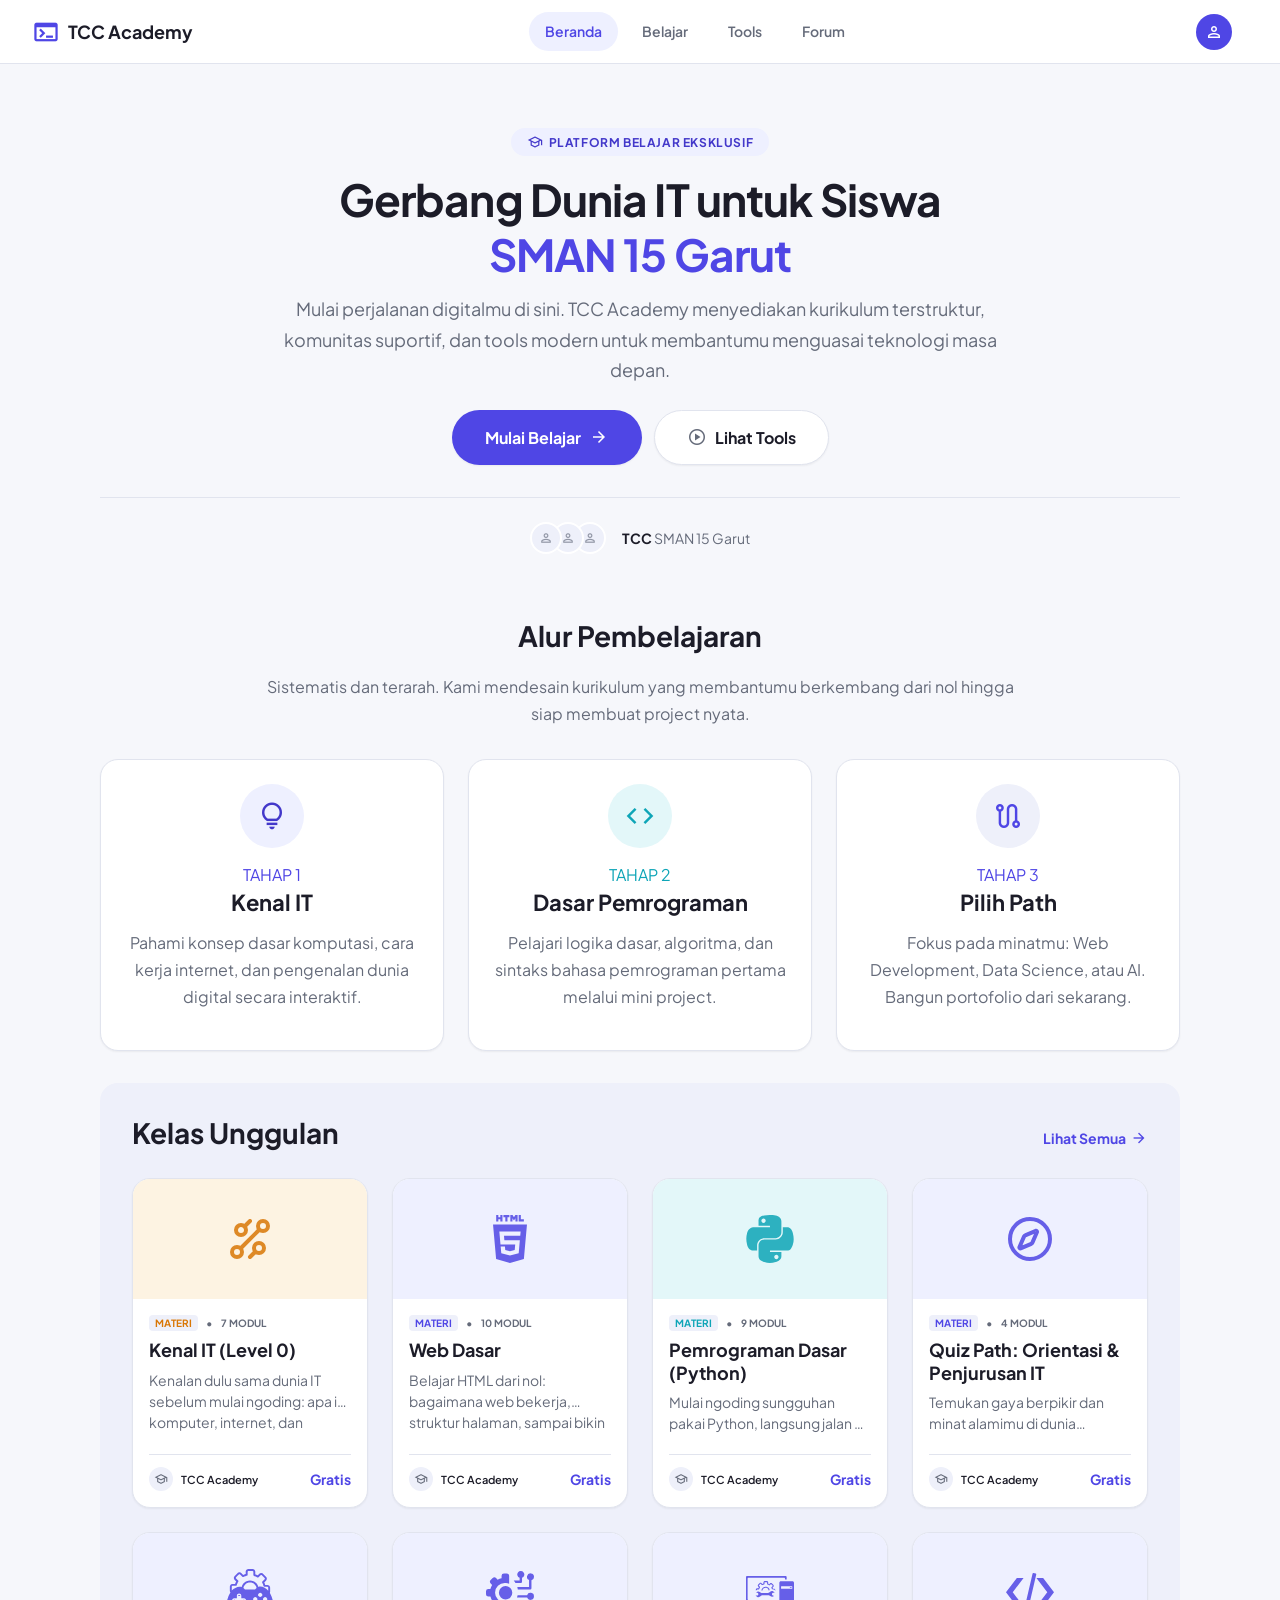
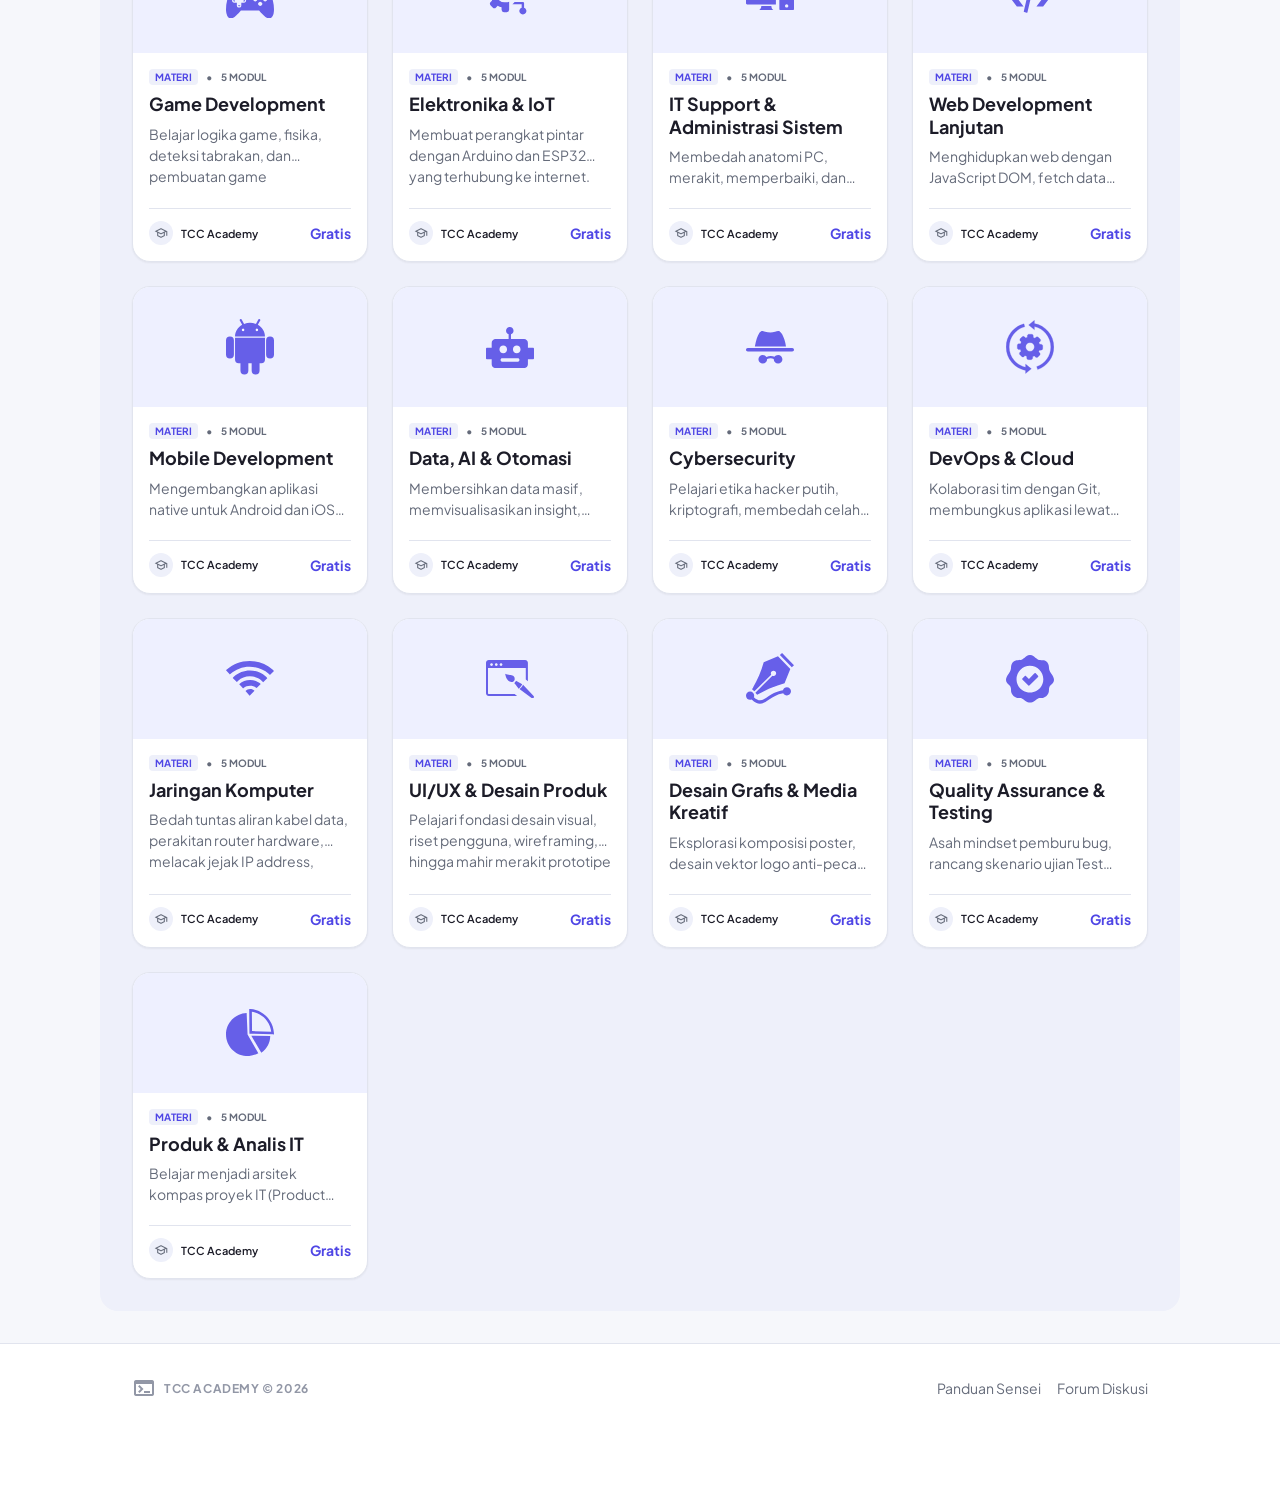
==== index.html @ 31ec73d0 "Initial commit" ====
<!doctype html>
<html lang="id">
<head>
  <meta charset="UTF-8">
  <meta name="viewport" content="width=device-width, initial-scale=1.0">
  <title>Beranda | TCC Academy</title>
  <meta name="description" content="TCC Academy - belajar IT dari nol untuk anggota ekskul komputer TCC SMAN 15 Garut, langsung praktik di browser.">
  
  <link rel="preconnect" href="https://fonts.googleapis.com">
  <link rel="preconnect" href="https://fonts.gstatic.com" crossorigin>
  <link href="https://fonts.googleapis.com/css2?family=Plus+Jakarta+Sans:ital,wght@0,400;0,500;0,600;0,700;0,800;1,400&family=JetBrains+Mono:wght@400;500;700&display=swap" rel="stylesheet">
  
  <!-- Font Icon Material Symbols (Estetika Stitch) -->
  <link href="https://fonts.googleapis.com/css2?family=Material+Symbols+Outlined:wght,FILL@100..700,0..1&display=swap" rel="stylesheet">
  
  <link rel="stylesheet" href="assets/css/main.css">
  <link rel="icon" href="data:,">
</head>
<body>
  <a href="#main" class="skip-link">Langsung ke konten utama</a>
  
  <nav class="top-nav" aria-label="Navigasi utama">
    <a href="index.html" class="brand">
      <span class="material-symbols-outlined" style="color: var(--color-primary); font-size: 28px;" aria-hidden="true">terminal</span> 
      TCC Academy
    </a>
    <ul class="top-nav__links">
      <li><a href="index.html" data-nav-link="index.html">Beranda</a></li>
      <li><a href="paths.html" data-nav-link="paths.html">Belajar</a></li>
      <li><a href="tools.html" data-nav-link="tools.html">Tools</a></li>
      <li><a href="forum.html" data-nav-link="forum.html">Forum</a></li>
    </ul>
    <div style="display: flex; align-items: center; padding-right: var(--space-4);">
      <a href="profil.html" data-nav-link="profil.html" style="display: flex; align-items: center; justify-content: center; width: 36px; height: 36px; background-color: var(--color-primary); border-radius: 50%; color: #fff;">
        <span class="material-symbols-outlined" style="font-size: 20px;">person</span>
      </a>
    </div>
  </nav>

  <main id="main">
    <!-- Hero Section -->
    <section class="hero container path-content">
      <!-- Pill style mengikuti Stitch -->
      <div style="display: inline-flex; align-items: center; gap: 6px; padding: 6px 16px; background: var(--color-primary-light); color: var(--color-primary-dark); border-radius: var(--radius-pill); font-weight: 700; font-size: var(--fs-xs); letter-spacing: 0.05em; text-transform: uppercase; margin-bottom: var(--space-4);">
        <span class="material-symbols-outlined" style="font-size: 16px;">school</span>
        Platform Belajar Eksklusif
      </div>
      
      <h1 style="max-width: 22ch; margin: 0 auto var(--space-3); font-size: calc(var(--fs-2xl) + 0.5rem); letter-spacing: -0.02em;">
        Gerbang Dunia IT untuk Siswa <span style="color: var(--color-primary);">SMAN 15 Garut</span>
      </h1>
      
      <p class="lead" style="max-width: 58ch; margin: 0 auto var(--space-5);">
        Mulai perjalanan digitalmu di sini. TCC Academy menyediakan kurikulum terstruktur, komunitas suportif, dan tools modern untuk membantumu menguasai teknologi masa depan.
      </p>
      
      <div class="hero-actions">
        <a href="paths.html" class="btn btn-primary" style="padding: 16px 32px; font-size: var(--fs-base);">
          Mulai Belajar <span class="material-symbols-outlined" style="font-size: 20px;">arrow_forward</span>
        </a>
        <a href="tools.html" class="btn btn-outline" style="padding: 16px 32px; font-size: var(--fs-base); background: var(--color-surface); box-shadow: var(--shadow-sm);">
          <span class="material-symbols-outlined" style="font-size: 20px; color: var(--color-text-muted);">play_circle</span> Lihat Tools
        </a>
      </div>
      
      <!-- Stats mini ala Stitch -->
      <div style="display: flex; justify-content: center; align-items: center; gap: var(--space-2); margin-top: var(--space-6); padding-top: var(--space-5); border-top: 1px solid var(--color-border);">
        <div style="display: flex; margin-right: var(--space-2);">
          <div style="width: 32px; height: 32px; border-radius: 50%; background: var(--color-surface-alt); border: 2px solid var(--color-surface); margin-right: -10px; display: flex; align-items: center; justify-content: center; z-index: 3;"><span class="material-symbols-outlined" style="font-size: 16px; color: var(--color-text-faint);">person</span></div>
          <div style="width: 32px; height: 32px; border-radius: 50%; background: var(--color-surface-alt); border: 2px solid var(--color-surface); margin-right: -10px; display: flex; align-items: center; justify-content: center; z-index: 2;"><span class="material-symbols-outlined" style="font-size: 16px; color: var(--color-text-faint);">person</span></div>
          <div style="width: 32px; height: 32px; border-radius: 50%; background: var(--color-surface-alt); border: 2px solid var(--color-surface); display: flex; align-items: center; justify-content: center; z-index: 1;"><span class="material-symbols-outlined" style="font-size: 16px; color: var(--color-text-faint);">person</span></div>
        </div>
        <span class="text-muted" style="font-size: var(--fs-sm);"><strong style="color: var(--color-text);">TCC</strong> SMAN 15 Garut</span>
      </div>
    </section>

    <!-- Alur Pembelajaran -->
    <section class="page-section container path-content">
      <div class="section-title" style="flex-direction: column; align-items: center; text-align: center; margin-bottom: var(--space-6);">
        <h2 style="margin-bottom: var(--space-2);">Alur Pembelajaran</h2>
        <p class="text-muted" style="max-width: 65ch; margin: 0 auto;">Sistematis dan terarah. Kami mendesain kurikulum yang membantumu berkembang dari nol hingga siap membuat project nyata.</p>
      </div>
      
      <div class="grid grid-3">
        <div class="card card-hover" style="display: flex; flex-direction: column; align-items: center; text-align: center;">
          <div style="width: 64px; height: 64px; border-radius: 50%; background: var(--color-primary-light); color: var(--color-primary-dark); display: flex; align-items: center; justify-content: center; margin-bottom: var(--space-4);">
            <span class="material-symbols-outlined" style="font-size: 32px;">lightbulb</span>
          </div>
          <span class="eyebrow" style="color: var(--color-primary); margin-bottom: 4px;">TAHAP 1</span>
          <h3>Kenal IT</h3>
          <p class="text-muted">Pahami konsep dasar komputasi, cara kerja internet, dan pengenalan dunia digital secara interaktif.</p>
        </div>
        
        <div class="card card-hover" style="display: flex; flex-direction: column; align-items: center; text-align: center;">
          <div style="width: 64px; height: 64px; border-radius: 50%; background: var(--color-accent-light); color: var(--color-accent); display: flex; align-items: center; justify-content: center; margin-bottom: var(--space-4);">
            <span class="material-symbols-outlined" style="font-size: 32px;">code</span>
          </div>
          <span class="eyebrow" style="color: var(--color-accent); margin-bottom: 4px;">TAHAP 2</span>
          <h3>Dasar Pemrograman</h3>
          <p class="text-muted">Pelajari logika dasar, algoritma, dan sintaks bahasa pemrograman pertama melalui mini project.</p>
        </div>
        
        <div class="card card-hover" style="display: flex; flex-direction: column; align-items: center; text-align: center;">
          <div style="width: 64px; height: 64px; border-radius: 50%; background: var(--color-surface-alt); color: var(--color-primary); display: flex; align-items: center; justify-content: center; margin-bottom: var(--space-4);">
            <span class="material-symbols-outlined" style="font-size: 32px;">route</span>
          </div>
          <span class="eyebrow" style="color: var(--color-primary); margin-bottom: 4px;">TAHAP 3</span>
          <h3>Pilih Path</h3>
          <p class="text-muted">Fokus pada minatmu: Web Development, Data Science, atau AI. Bangun portofolio dari sekarang.</p>
        </div>
      </div>
    </section>

    <!-- Kelas Unggulan -->
    <section class="page-section container" style="background: var(--color-surface-alt); border-radius: var(--radius-lg); padding: var(--space-6); margin-bottom: var(--space-6);">
      <div class="section-title">
        <h2 class="mt-0">Kelas Unggulan</h2>
        <a href="paths.html" style="display: inline-flex; align-items: center; gap: 4px; font-weight: 700; font-size: var(--fs-sm);">
          Lihat Semua <span class="material-symbols-outlined" style="font-size: 18px;">arrow_forward</span>
        </a>
      </div>
      <!-- Injeksi script home.js masuk di sini -->
      <div class="grid grid-3" id="home-course-cards">
        <p class="loading-indicator">Memuat daftar course...</p>
      </div>
    </section>

  </main>

  <!-- Footer -->
  <footer class="site-footer" style="background: var(--color-surface); margin-top: 0; padding-bottom: calc(var(--nav-height-bottom) + var(--space-6)); border-top: 1px solid var(--color-border);">
    <div class="container" style="display: flex; flex-wrap: wrap; justify-content: space-between; align-items: center; gap: var(--space-4);">
      <div style="display: flex; align-items: center; gap: var(--space-2);">
        <span class="material-symbols-outlined">terminal</span>
        <strong style="font-size: var(--fs-xs); letter-spacing: 0.05em;">TCC ACADEMY &copy; <span data-year></span></strong>
      </div>
      <div style="display: flex; gap: var(--space-4);">
        <a href="docs/CONTENT-GUIDE.md" style="font-size: var(--fs-sm); color: var(--color-text-muted);">Panduan Sensei</a>
        <a href="forum.html" style="font-size: var(--fs-sm); color: var(--color-text-muted);">Forum Diskusi</a>
      </div>
    </div>
  </footer>

  <!-- Navigasi Mobile Bawah -->
  <nav class="bottom-nav" aria-label="Navigasi bawah">
    <a href="index.html" data-nav-link="index.html"><span class="material-symbols-outlined icon" aria-hidden="true">home</span>Beranda</a>
    <a href="paths.html" data-nav-link="paths.html"><span class="material-symbols-outlined icon" aria-hidden="true">school</span>Belajar</a>
    <a href="tools.html" data-nav-link="tools.html"><span class="material-symbols-outlined icon" aria-hidden="true">build</span>Tools</a>
    <a href="forum.html" data-nav-link="forum.html"><span class="material-symbols-outlined icon" aria-hidden="true">forum</span>Forum</a>
    <a href="profil.html" data-nav-link="profil.html"><span class="material-symbols-outlined icon" aria-hidden="true">person</span>Profil</a>
  </nav>
  
  <script type="module" src="assets/js/app.js"></script>
  <script type="module" src="assets/js/pages/home.js"></script>
</body>
</html>
---- assets/css/main.css ----
/* ==========================================================================
   TCC Academy — main.css
   PROTOTYPE styling. Desain final akan datang dari DESIGN.md → Google Stitch
   → diselaraskan di Gemini. Semua warna/spacing/radius sudah dalam bentuk
   CSS custom properties supaya gampang di-theming ulang tanpa menyentuh HTML/JS.
   ========================================================================== */

/* ---------- Design tokens ---------- */
:root {
  /* Warna dasar */
  --color-bg: #f6f7fb;
  --color-surface: #ffffff;
  --color-surface-alt: #eef0fa;
  --color-border: #e1e4ee;
  --color-text: #1c1c28;
  --color-text-muted: #656b7a;
  --color-text-faint: #9297a6;

  /* Warna aksen (brand) */
  --color-primary: #4f46e5;      /* indigo — aksi utama */
  --color-primary-dark: #4338ca;
  --color-primary-light: #eef0ff;
  --color-accent: #0ea5b7;       /* teal/cyan — sorotan sekunder */
  --color-accent-light: #e3f7f9;

  /* Warna status */
  --color-success: #16a34a;
  --color-success-light: #e7f8ee;
  --color-danger: #dc2626;
  --color-danger-light: #fdecec;
  --color-warning: #d97706;
  --color-warning-light: #fdf3e2;
  --color-muted-badge: #9297a6;

  /* Tipografi */
  --font-display: "Plus Jakarta Sans", "Segoe UI", system-ui, sans-serif;
  --font-body: "Plus Jakarta Sans", "Segoe UI", system-ui, sans-serif;
  --font-mono: "JetBrains Mono", "SFMono-Regular", Consolas, monospace;

  --fs-xs: 0.75rem;
  --fs-sm: 0.875rem;
  --fs-base: 1rem;
  --fs-md: 1.125rem;
  --fs-lg: 1.375rem;
  --fs-xl: 1.75rem;
  --fs-2xl: 2.25rem;

  /* Spacing */
  --space-1: 0.25rem;
  --space-2: 0.5rem;
  --space-3: 0.75rem;
  --space-4: 1rem;
  --space-5: 1.5rem;
  --space-6: 2rem;
  --space-7: 3rem;
  --space-8: 4rem;

  /* Radius & shadow */
  --radius-sm: 6px;
  --radius-md: 12px;
  --radius-lg: 18px;
  --radius-pill: 999px;
  --shadow-sm: 0 1px 2px rgba(28, 28, 40, 0.06);
  --shadow-md: 0 6px 20px rgba(28, 28, 40, 0.08);
  --shadow-lg: 0 12px 32px rgba(28, 28, 40, 0.12);

  /* Layout */
  --nav-height-top: 64px;
  --nav-height-bottom: 64px;
  --content-max-width: 1080px;
  --page-padding-x: 16px;
  --transition-fast: 150ms ease;
  --transition-base: 200ms ease;
}

@media (prefers-color-scheme: dark) {
  /* Dark mode opsional — token disiapkan, belum diaktifkan penuh di prototype */
}

/* ---------- Reset dasar ---------- */
*, *::before, *::after { box-sizing: border-box; }
html, body { height: 100%; }
body {
  margin: 0;
  font-family: var(--font-body);
  font-size: var(--fs-base);
  color: var(--color-text);
  background: var(--color-bg);
  -webkit-font-smoothing: antialiased;
  padding-bottom: calc(var(--nav-height-bottom) + var(--space-4));
}
@media (min-width: 768px) {
  :root {
    --page-padding-x: 32px;
  }
  body { padding-bottom: var(--space-6); padding-top: var(--nav-height-top); }
}
h1, h2, h3, h4, h5 { font-family: var(--font-display); line-height: 1.25; margin: 0 0 var(--space-3); }
h1 { font-size: var(--fs-2xl); }
h2 { font-size: var(--fs-xl); }
h3 { font-size: var(--fs-lg); }
p { line-height: 1.7; margin: 0 0 var(--space-4); color: var(--color-text); }
a { color: var(--color-primary); text-decoration: none; }
a:hover { text-decoration: underline; }
ul, ol { line-height: 1.7; }
img, svg { max-width: 100%; display: block; }
code, pre { font-family: var(--font-mono); }
button { font-family: inherit; }

/* Fokus visible untuk aksesibilitas */
a:focus-visible,
button:focus-visible,
input:focus-visible,
textarea:focus-visible,
select:focus-visible,
[tabindex]:focus-visible {
  outline: 3px solid var(--color-primary);
  outline-offset: 2px;
  border-radius: var(--radius-sm);
}

/* ---------- Layout util ---------- */
.container {
  max-width: var(--content-max-width);
  margin: 0 auto;
  padding-left: var(--page-padding-x);
  padding-right: var(--page-padding-x);
  box-sizing: border-box;
  width: 100%;
}
.page-section { padding: var(--space-6) 0; }
.visually-hidden {
  position: absolute; width: 1px; height: 1px; padding: 0; margin: -1px;
  overflow: hidden; clip: rect(0,0,0,0); white-space: nowrap; border: 0;
}
.skip-link {
  position: absolute; left: -9999px; top: 0; background: var(--color-primary);
  color: #fff; padding: var(--space-2) var(--space-4); z-index: 200; border-radius: var(--radius-sm);
}
.skip-link:focus { left: var(--space-4); top: var(--space-4); }

/* ---------- Navigasi atas (desktop) ---------- */
.top-nav {
  display: none;
}
@media (min-width: 768px) {
  .top-nav {
    display: flex;
    align-items: center;
    justify-content: space-between;
    position: fixed;
    inset: 0 0 auto 0;
    height: var(--nav-height-top);
    background: var(--color-surface);
    border-bottom: 1px solid var(--color-border);
    z-index: 100;
    padding: 0 var(--space-6);
  }
  .top-nav .brand {
    display: flex; align-items: center; gap: var(--space-2);
    font-family: var(--font-display); font-weight: 700; font-size: var(--fs-md);
    color: var(--color-text);
  }
  .top-nav .brand:hover { text-decoration: none; }
  .top-nav__links { display: flex; gap: var(--space-2); list-style: none; margin: 0; padding: 0; }
  .top-nav__links a {
    display: flex; align-items: center; gap: var(--space-2);
    padding: var(--space-2) var(--space-4); border-radius: var(--radius-pill);
    color: var(--color-text-muted); font-weight: 600; font-size: var(--fs-sm);
    transition: background var(--transition-fast), color var(--transition-fast);
  }
  .top-nav__links a:hover { background: var(--color-surface-alt); text-decoration: none; }
  .top-nav__links a[aria-current="page"] { background: var(--color-primary-light); color: var(--color-primary); }
}

/* ---------- Navigasi bawah (mobile) ---------- */
.bottom-nav {
  position: fixed; left: 0; right: 0; bottom: 0;
  display: flex; justify-content: space-around;
  background: var(--color-surface);
  border-top: 1px solid var(--color-border);
  height: var(--nav-height-bottom);
  z-index: 100;
  box-shadow: 0 -4px 16px rgba(28,28,40,0.05);
}
@media (min-width: 768px) { .bottom-nav { display: none; } }
.bottom-nav a {
  flex: 1;
  display: flex; flex-direction: column; align-items: center; justify-content: center;
  gap: 2px; color: var(--color-text-faint); font-size: var(--fs-xs); font-weight: 600;
  padding: var(--space-1) 0;
}
.bottom-nav a:hover { text-decoration: none; }
.bottom-nav a .icon { font-size: 1.25rem; line-height: 1; }
.bottom-nav a[aria-current="page"] { color: var(--color-primary); }

/* ---------- Tombol ---------- */
.btn {
  display: inline-flex; align-items: center; justify-content: center; gap: var(--space-2);
  padding: var(--space-3) var(--space-5);
  border-radius: var(--radius-pill);
  border: 1px solid transparent;
  font-weight: 700; font-size: var(--fs-sm);
  cursor: pointer;
  transition: transform var(--transition-fast), background var(--transition-fast), box-shadow var(--transition-fast);
  white-space: nowrap;
}
.btn:hover { text-decoration: none; }
.btn:active { transform: scale(0.97); }
.btn-primary { background: var(--color-primary); color: #fff; box-shadow: var(--shadow-sm); }
.btn-primary:hover { background: var(--color-primary-dark); }
.btn-accent { background: var(--color-accent); color: #fff; }
.btn-accent:hover { filter: brightness(0.93); }
.btn-secondary { background: var(--color-surface-alt); color: var(--color-text); }
.btn-secondary:hover { background: var(--color-border); }
.btn-outline { background: transparent; border-color: var(--color-border); color: var(--color-text); }
.btn-outline:hover { background: var(--color-surface-alt); }
.btn-sm { padding: var(--space-2) var(--space-4); font-size: var(--fs-xs); }
.btn:disabled { opacity: 0.5; cursor: not-allowed; }
.icon-btn {
  display: inline-flex; align-items: center; justify-content: center;
  width: 36px; height: 36px; border-radius: var(--radius-sm);
  border: 1px solid var(--color-border); background: var(--color-surface); cursor: pointer;
}

/* ---------- Kartu ---------- */
.card {
  background: var(--color-surface);
  border: 1px solid var(--color-border);
  border-radius: var(--radius-lg);
  padding: var(--space-5);
  box-shadow: var(--shadow-sm);
}
.card-hover { transition: box-shadow var(--transition-base), transform var(--transition-base); }
.card-hover:hover { box-shadow: var(--shadow-md); transform: translateY(-2px); }

/* ---------- Badge / status ---------- */
.badge {
  display: inline-flex; align-items: center; gap: 4px;
  padding: 3px 10px; border-radius: var(--radius-pill);
  font-size: var(--fs-xs); font-weight: 700;
}
.badge-locked { background: #eceef3; color: var(--color-muted-badge); }
.badge-active { background: var(--color-primary-light); color: var(--color-primary); }
.badge-done { background: var(--color-success-light); color: var(--color-success); }
.badge-soon { background: var(--color-warning-light); color: var(--color-warning); }

/* ---------- Hero ---------- */
.hero {
  padding: var(--space-8) 0 var(--space-6);
  text-align: center;
}
.hero .eyebrow {
  display: inline-block; font-size: var(--fs-xs); font-weight: 700; letter-spacing: 0.06em;
  text-transform: uppercase; color: var(--color-accent); margin-bottom: var(--space-3);
}
.hero h1 { font-size: var(--fs-2xl); max-width: 20ch; margin: 0 auto var(--space-3); }
.hero p.lead { max-width: 46ch; margin: 0 auto var(--space-5); color: var(--color-text-muted); font-size: var(--fs-md); }
.hero .hero-actions { display: flex; gap: var(--space-3); justify-content: center; flex-wrap: wrap; }

/* ---------- Grid util ---------- */
.grid { display: grid; gap: var(--space-5); }
.grid-3 { grid-template-columns: repeat(auto-fit, minmax(230px, 1fr)); }
.grid-2 { grid-template-columns: repeat(auto-fit, minmax(280px, 1fr)); }

/* ---------- Course / module cards ---------- */
.course-card h3 { margin-bottom: var(--space-2); }
.course-card p { color: var(--color-text-muted); font-size: var(--fs-sm); }
.module-list { list-style: none; margin: var(--space-4) 0 0; padding: 0; display: flex; flex-direction: column; gap: var(--space-2); }
.module-item {
  display: flex; align-items: center; justify-content: space-between; gap: var(--space-3);
  padding: var(--space-3) var(--space-4);
  border: 1px solid var(--color-border); border-radius: var(--radius-md);
  background: var(--color-surface);
}
.module-item.is-locked { opacity: 0.65; }
.module-item__title { font-weight: 600; font-size: var(--fs-sm); }
.module-item__meta { display: flex; align-items: center; gap: var(--space-3); }

/* ---------- Lab tabs ---------- */
.tab-list { display: flex; gap: var(--space-2); border-bottom: 1px solid var(--color-border); margin-bottom: var(--space-5); flex-wrap: wrap; }
.tab-list button {
  background: none; border: none; padding: var(--space-3) var(--space-4);
  font-weight: 700; font-size: var(--fs-sm); color: var(--color-text-muted); cursor: pointer;
  border-bottom: 3px solid transparent; margin-bottom: -1px;
}
.tab-list button[aria-selected="true"] { color: var(--color-primary); border-bottom-color: var(--color-primary); }
.tab-panel { display: none; }
.tab-panel.is-active { display: block; }

/* ---------- Lab layout ---------- */
.lab {
  display: grid; gap: var(--space-4);
  grid-template-columns: 1fr;
}
@media (min-width: 900px) {
  .lab.lab-split { grid-template-columns: 1fr 1fr; }
}
.lab-toolbar { display: flex; gap: var(--space-2); flex-wrap: wrap; margin-bottom: var(--space-3); align-items: center; }
.lab-pane { display: flex; flex-direction: column; gap: var(--space-2); min-width: 0; }
.lab-pane__label { font-size: var(--fs-xs); font-weight: 700; text-transform: uppercase; letter-spacing: 0.04em; color: var(--color-text-faint); }
.editor-shell {
  border: 1px solid var(--color-border); border-radius: var(--radius-md);
  overflow: hidden; background: #1e1e2e;
}
.editor-shell .cm-editor { height: 320px; font-family: var(--font-mono); font-size: 13px; }
.preview-shell {
  border: 1px solid var(--color-border); border-radius: var(--radius-md);
  overflow: hidden; background: #fff;
}
.preview-shell iframe { width: 100%; height: 320px; border: 0; display: block; background: #fff; }
.output-shell {
  border: 1px solid var(--color-border); border-radius: var(--radius-md);
  background: #16161f; color: #d8d8e6; font-family: var(--font-mono); font-size: 13px;
  padding: var(--space-3); height: 320px; overflow-y: auto; white-space: pre-wrap;
}
.output-shell .out-line-stdout { color: #7ee787; }
.output-shell .out-line-stderr { color: #ff7b72; }
.output-shell .out-line-info { color: #8b8fa3; }
.output-input-row { display: flex; gap: var(--space-2); margin-top: var(--space-2); }
.output-input-row input {
  flex: 1; padding: var(--space-2) var(--space-3); border-radius: var(--radius-sm);
  border: 1px solid var(--color-border); font-family: var(--font-mono); font-size: 13px;
}

/* mobile tab toggler for split labs */
.lab-mobile-toggle { display: flex; gap: var(--space-2); margin-bottom: var(--space-3); }
@media (min-width: 900px) { .lab-mobile-toggle { display: none; } }
.lab-mobile-toggle button {
  flex: 1; padding: var(--space-2); border-radius: var(--radius-pill);
  border: 1px solid var(--color-border); background: var(--color-surface); font-weight: 700; font-size: var(--fs-xs);
}
.lab-mobile-toggle button[aria-pressed="true"] { background: var(--color-primary); color: #fff; border-color: var(--color-primary); }
@media (max-width: 899px) {
  .lab-split .lab-pane[data-pane="preview"],
  .lab-split .lab-pane[data-pane="output"],
  .lab-split .lab-pane[data-pane="code"] { display: none; }
  .lab-split .lab-pane.is-visible { display: flex; }
}

/* ---------- Checkpoint card ---------- */
.checkpoint-card { margin-top: var(--space-6); border: 2px solid var(--color-primary-light); }
.checkpoint-card h2 { display: flex; align-items: center; gap: var(--space-2); }
.task-list { list-style: none; margin: var(--space-4) 0; padding: 0; display: flex; flex-direction: column; gap: var(--space-2); }
.task-item {
  display: flex; align-items: flex-start; gap: var(--space-3);
  padding: var(--space-3); border-radius: var(--radius-md); background: var(--color-surface-alt);
}
.task-item__icon { font-size: 1.1rem; line-height: 1.4; }
.task-item__body { flex: 1; }
.task-item__hint { font-size: var(--fs-xs); color: var(--color-text-muted); margin-top: 2px; }
.task-item.is-pass { background: var(--color-success-light); }
.task-item.is-fail { background: var(--color-danger-light); }

/* ---------- Lesson content ---------- */
.lesson-content { font-size: var(--fs-base); }
.lesson-content h2 { margin-top: var(--space-6); }
.lesson-content pre {
  background: #1e1e2e; color: #e6e6f0; padding: var(--space-4); border-radius: 0 0 var(--radius-md) var(--radius-md);
  overflow-x: auto; font-size: 13px; margin: 0; line-height: 1.6;
}
.lesson-content :not(pre) > code {
  background: var(--color-surface-alt); padding: 2px 6px; border-radius: 4px; font-size: 0.9em;
}
.lesson-meta { display: flex; gap: var(--space-3); align-items: center; color: var(--color-text-muted); font-size: var(--fs-sm); margin-bottom: var(--space-5); }
.inline-lab-wrap { margin: var(--space-5) 0; }
.inline-lab-wrap .lab-toolbar { margin-bottom: var(--space-2); }

/* ---------- Code Block Container (Lazy Playground) ---------- */
.code-block-wrap,
.ide-layout {
  box-sizing: border-box;
  min-width: 0;
  max-width: 100%;
}

/* ---------- IDE Layout & Lab Panes ---------- */
.ide-layout {
  display: flex;
  flex-direction: column;
  border: 1px solid var(--color-border);
  border-radius: var(--radius-md);
  overflow: hidden;
  background: var(--color-surface);
  height: 520px;
  width: 100%;
  box-sizing: border-box;
}

@media (min-width: 768px) {
  .ide-layout {
    height: 650px;
  }
}

@media (min-width: 1024px) {
  .ide-layout {
    height: 720px;
  }
}

.lab-pane-top {
  flex: 1.2 1 0%;
  min-height: 120px;
  min-width: 0;
  display: flex;
  flex-direction: column;
  box-sizing: border-box;
}

.lab-pane-bottom {
  flex: 1 1 0%;
  min-height: 100px;
  min-width: 0;
  display: flex;
  flex-direction: column;
  box-sizing: border-box;
}

.lab-resizer {
  height: 14px;
  flex-shrink: 0;
  background: var(--color-surface-alt);
  border-top: 1px solid var(--color-border);
  border-bottom: 1px solid var(--color-border);
  cursor: row-resize;
  display: flex;
  align-items: center;
  justify-content: center;
  transition: background var(--transition-fast);
  z-index: 10;
}
.lab-resizer:hover, .lab-resizer:active { background: var(--color-border); }
.lab-resizer::after {
  content: ""; display: block; width: 40px; height: 4px; background: var(--color-text-faint); border-radius: 2px;
}

.pane-header {
  display: flex;
  align-items: center;
  justify-content: space-between;
  flex-wrap: wrap;
  gap: 8px;
  padding: 8px 12px;
  background: var(--color-surface-alt);
  border-bottom: 1px solid var(--color-border);
  font-size: var(--fs-xs);
  font-weight: 700;
  color: var(--color-text-faint);
  min-width: 0;
  box-sizing: border-box;
}

.pane-header-actions {
  display: flex;
  align-items: center;
  flex-wrap: wrap;
  gap: 8px;
  margin-left: auto;
  min-width: 0;
}

/* ---------- Mobile View Switcher Bar ---------- */
.ide-mobile-bar {
  display: none;
}

.lab-mobile-view-toggle {
  display: none;
}

@media (max-width: 767px) {
  .ide-mobile-bar {
    display: flex;
    align-items: center;
    justify-content: flex-start;
    padding: 6px 12px;
    background: var(--color-surface-alt);
    border-bottom: 1px solid var(--color-border);
    flex-shrink: 0;
  }

  .lab-mobile-view-toggle {
    display: flex;
    align-items: center;
    gap: 2px;
    background: var(--color-surface);
    border: 1px solid var(--color-border);
    padding: 2px;
    border-radius: var(--radius-pill);
  }

  .lab-mobile-view-toggle button {
    display: inline-flex;
    align-items: center;
    gap: 4px;
    border: none;
    background: transparent;
    padding: 4px 10px;
    border-radius: var(--radius-pill);
    font-size: 11px;
    font-weight: 700;
    color: var(--color-text-muted);
    cursor: pointer;
    transition: all var(--transition-fast);
  }

  .lab-mobile-view-toggle button.is-active {
    background: var(--color-primary);
    color: #fff;
    box-shadow: 0 1px 4px rgba(79, 70, 229, 0.3);
  }

  .lab-resizer {
    display: none;
  }

  .ide-layout {
    height: auto;
    min-height: 480px;
  }

  .ide-layout.view-editor .lab-pane-bottom {
    display: none;
  }
  .ide-layout.view-editor .lab-pane-top {
    display: flex;
    flex: 1 1 100%;
    height: 100%;
    min-height: 440px;
  }

  .ide-layout.view-output .lab-pane-top {
    display: none;
  }
  .ide-layout.view-output .lab-pane-bottom {
    display: flex;
    flex: 1 1 100%;
    height: 100%;
    min-height: 440px;
  }
}

/* Responsivitas Bawah Blockly (Kode & Output) */
.blockly-bottom-pane {
  flex: 1 1 0%;
  display: flex;
  flex-direction: row;
  min-height: 120px;
  min-width: 0;
}
.blockly-code-half {
  flex: 1;
  display: flex;
  flex-direction: column;
  border-right: 1px solid var(--color-border);
  min-width: 0;
}
@media (max-width: 767px) {
  .blockly-bottom-pane { flex-direction: column; }
  .blockly-code-half { border-right: none; border-bottom: 1px solid var(--color-border); }
}

.code-block-wrap {
  margin: var(--space-5) 0;
  border-radius: var(--radius-md);
  border: 1px solid var(--color-border);
  background: #1e1e2e;
  overflow: hidden;
  box-shadow: var(--shadow-sm);
  transition: border-color var(--transition-fast);
}
.code-block-wrap:hover {
  border-color: rgba(79, 70, 229, 0.3);
}
.code-block-header {
  display: flex;
  align-items: center;
  justify-content: space-between;
  padding: 8px 14px;
  background: #181825;
  border-bottom: 1px solid #28283d;
  font-family: var(--font-mono);
  font-size: var(--fs-xs);
  flex-wrap: wrap;
  gap: 6px;
}
.code-block-lang {
  display: flex;
  align-items: center;
  gap: 6px;
  color: #a6adc8;
  font-weight: 700;
  letter-spacing: 0.05em;
}
.code-block-actions {
  display: flex;
  align-items: center;
  gap: 6px;
}
.code-action-btn {
  display: inline-flex;
  align-items: center;
  gap: 4px;
  padding: 4px 10px;
  border-radius: var(--radius-sm);
  border: 1px solid #313244;
  background: #1e1e2e;
  color: #cdd6f4;
  font-family: var(--font-display);
  font-size: 11px;
  font-weight: 600;
  cursor: pointer;
  transition: all var(--transition-fast);
}
.code-action-btn:hover {
  background: #313244;
  color: #ffffff;
  border-color: #45475a;
}
.code-action-btn--primary {
  background: var(--color-primary);
  border-color: var(--color-primary);
  color: #ffffff;
}
.code-action-btn--primary:hover {
  background: var(--color-primary-dark);
  border-color: var(--color-primary-dark);
  box-shadow: 0 0 8px rgba(79, 70, 229, 0.4);
}
.inline-lab-badge {
  display: inline-flex;
  align-items: center;
  gap: 4px;
  padding: 2px 8px;
  border-radius: var(--radius-sm);
  background: rgba(217, 119, 6, 0.15);
  border: 1px solid rgba(217, 119, 6, 0.3);
}

/* ---------- Proper Image Styling (Materi Pembelajaran) ---------- */
.lesson-content figure,
.lesson-image-wrap {
  margin: var(--space-6) auto;
  text-align: center;
  max-width: min(100%, 780px);
}

.lesson-content img,
.lesson-img {
  max-width: 100%;
  height: auto;
  display: block;
  margin: var(--space-4) auto;
  border-radius: var(--radius-lg);
  border: 1px solid var(--color-border);
  box-shadow: 0 4px 20px rgba(0, 0, 0, 0.08);
  background: var(--color-surface);
  padding: 4px;
  transition: transform var(--transition-base), box-shadow var(--transition-base);
}

.lesson-content img:hover,
.lesson-img:hover {
  transform: translateY(-2px);
  box-shadow: 0 8px 24px rgba(0, 0, 0, 0.12);
}

.lesson-content figcaption,
.lesson-img-caption {
  margin-top: var(--space-2);
  font-size: var(--fs-xs);
  color: var(--color-text-muted);
  font-style: italic;
  display: block;
  text-align: center;
}

/* ---------- The Sorting Quiz Components ---------- */
.sorting-quiz-card {
  background: var(--color-surface);
  border: 1px solid var(--color-border);
  border-radius: var(--radius-lg);
  padding: var(--space-6);
  box-shadow: var(--shadow-md);
  margin-top: var(--space-6);
  position: relative;
  overflow: hidden;
}
.sorting-quiz-card::before {
  content: "";
  position: absolute;
  top: 0; left: 0; right: 0;
  height: 4px;
  background: linear-gradient(90deg, var(--color-primary), var(--color-accent));
}
.sorting-question-card {
  margin-bottom: var(--space-6);
  padding-bottom: var(--space-5);
  border-bottom: 1px dashed var(--color-border);
}
.sorting-question-title {
  font-size: var(--fs-md);
  font-weight: 700;
  color: var(--color-text);
  margin-bottom: var(--space-3);
  display: flex;
  gap: 8px;
  line-height: 1.4;
}
.sorting-option-label {
  display: flex;
  align-items: flex-start;
  gap: 12px;
  padding: 12px 16px;
  margin-bottom: 8px;
  border-radius: var(--radius-md);
  background: var(--color-surface-alt);
  border: 1px solid var(--color-border);
  cursor: pointer;
  transition: all var(--transition-fast);
  font-size: var(--fs-sm);
  line-height: 1.5;
  color: var(--color-text);
}
.sorting-option-label:hover {
  background: var(--color-surface);
  border-color: var(--color-primary);
  box-shadow: var(--shadow-sm);
  transform: translateX(3px);
}
.sorting-option-label input[type="radio"] {
  margin-top: 3px;
  accent-color: var(--color-primary);
}
.sorting-option-label.is-selected {
  background: var(--color-primary-light);
  border-color: var(--color-primary);
  color: var(--color-text);
  font-weight: 500;
}
.sorting-result-hero {
  text-align: center;
  padding: var(--space-6) var(--space-4);
  background: linear-gradient(180deg, var(--color-primary-light) 0%, var(--color-surface) 100%);
  border-radius: var(--radius-md);
  border: 1px solid var(--color-border);
  margin-bottom: var(--space-6);
}
.sorting-match-badge {
  display: inline-flex;
  align-items: center;
  gap: 6px;
  padding: 6px 16px;
  border-radius: var(--radius-pill);
  background: var(--color-primary);
  color: #ffffff;
  font-size: var(--fs-sm);
  font-weight: 700;
  letter-spacing: 0.05em;
  text-transform: uppercase;
  margin-bottom: var(--space-3);
  box-shadow: 0 4px 12px rgba(79, 70, 229, 0.25);
}
.sorting-rank-grid {
  display: grid;
  grid-template-columns: 1fr;
  gap: var(--space-3);
  margin-bottom: var(--space-6);
}
@media (min-width: 640px) {
  .sorting-rank-grid {
    grid-template-columns: 1fr 1fr;
  }
}
.sorting-sub-card {
  padding: var(--space-4);
  background: var(--color-surface-alt);
  border-radius: var(--radius-md);
  border: 1px solid var(--color-border);
}
.sorting-bar-item {
  margin-bottom: 10px;
}
.sorting-bar-header {
  display: flex;
  justify-content: space-between;
  font-size: var(--fs-xs);
  font-weight: 600;
  margin-bottom: 4px;
}
.sorting-bar-track {
  height: 8px;
  background: var(--color-border);
  border-radius: var(--radius-pill);
  overflow: hidden;
}
.sorting-bar-fill {
  height: 100%;
  background: linear-gradient(90deg, var(--color-primary), var(--color-accent));
  border-radius: var(--radius-pill);
  transition: width 0.6s cubic-bezier(0.16, 1, 0.3, 1);
}

/* ---------- Placeholder Fase 2 ---------- */
.placeholder-page { text-align: center; padding: var(--space-8) var(--space-4); }
.placeholder-page .emoji { font-size: 3.5rem; margin-bottom: var(--space-4); }

/* ---------- 404 ---------- */
.error-page { text-align: center; padding: var(--space-8) var(--space-4); }
.error-page .emoji { font-size: 4rem; }

/* ---------- Footer ---------- */
.site-footer {
  border-top: 1px solid var(--color-border); padding: var(--space-6) 0; margin-top: var(--space-7);
  color: var(--color-text-faint); font-size: var(--fs-sm); text-align: center;
}

/* ---------- Path pages ---------- */
.path-card { display: flex; flex-direction: column; gap: var(--space-2); }
.path-card .icon { font-size: 2rem; }
.roadmap { list-style: none; margin: var(--space-5) 0 0; padding: 0; position: relative; }
.roadmap li {
  position: relative; padding: var(--space-4) 0 var(--space-4) var(--space-6);
  border-left: 2px solid var(--color-border); margin-left: var(--space-2);
}
.roadmap li:last-child { border-left-color: transparent; }
.roadmap li::before {
  content: ""; position: absolute; left: -7px; top: var(--space-4);
  width: 12px; height: 12px; border-radius: 50%; background: var(--color-primary);
}
.roadmap li h3 { margin-bottom: var(--space-1); }
.roadmap li p { margin-bottom: 0; color: var(--color-text-muted); }

/* ---------- Utility text ---------- */
.text-muted { color: var(--color-text-muted); }
.text-center { text-align: center; }
.mt-0 { margin-top: 0; }
.section-title { display: flex; align-items: baseline; justify-content: space-between; gap: var(--space-3); margin-bottom: var(--space-4); }
.loading-indicator { display: flex; align-items: center; gap: var(--space-2); color: var(--color-text-muted); font-size: var(--fs-sm); padding: var(--space-4) 0; }
.empty-state { text-align: center; padding: var(--space-6); color: var(--color-text-muted); }

@keyframes spin {
  from { transform: rotate(0deg); }
  to { transform: rotate(360deg); }
}

/* KOMPONEN TAMBAHAN FASE 0.5 (Form, Modal, Toast) */

/* Forms */
.form-group { margin-bottom: var(--space-4); }
.form-label { display: block; font-size: var(--fs-sm); font-weight: 700; margin-bottom: var(--space-2); color: var(--color-text); }
.form-input { 
  width: 100%; padding: var(--space-3) var(--space-4); 
  border: 1px solid var(--color-border); border-radius: var(--radius-md); 
  font-family: inherit; font-size: var(--fs-base); 
  background: var(--color-bg); color: var(--color-text); 
  transition: border-color var(--transition-fast), box-shadow var(--transition-fast); 
}
.form-input:focus { 
  outline: none; border-color: var(--color-primary); 
  box-shadow: 0 0 0 3px var(--color-primary-light); 
  background: var(--color-surface);
}

/* Modal */
.modal-overlay { 
  position: fixed; inset: 0; background: rgba(28,28,40,0.6); backdrop-filter: blur(4px); 
  z-index: 1000; display: flex; align-items: center; justify-content: center; 
  opacity: 0; pointer-events: none; transition: opacity var(--transition-base); 
  padding: var(--space-4); 
}
.modal-overlay.is-open { opacity: 1; pointer-events: auto; }
.modal { 
  background: var(--color-surface); border-radius: var(--radius-lg); 
  padding: var(--space-6); max-width: 420px; width: 100%; 
  box-shadow: var(--shadow-lg); transform: translateY(20px); 
  transition: transform var(--transition-base); 
}
.modal-overlay.is-open .modal { transform: translateY(0); }

/* Toast Notification */
.toast-container { 
  position: fixed; bottom: calc(var(--nav-height-bottom) + var(--space-4)); 
  left: 50%; transform: translateX(-50%); z-index: 1001; 
  display: flex; flex-direction: column; gap: var(--space-2); pointer-events: none;
}
@media(min-width: 768px) { .toast-container { bottom: var(--space-6); } }
.toast { 
  background: var(--color-text); color: var(--color-surface); 
  padding: var(--space-3) var(--space-5); border-radius: var(--radius-pill); 
  font-size: var(--fs-sm); font-weight: 600; box-shadow: var(--shadow-md); 
  opacity: 0; transform: translateY(20px); transition: all var(--transition-base); 
  display: flex; align-items: center; gap: var(--space-2); 
}
.toast.is-visible { opacity: 1; transform: translateY(0); }
.toast.error { background: var(--color-danger); }
.toast.success { background: var(--color-success); }
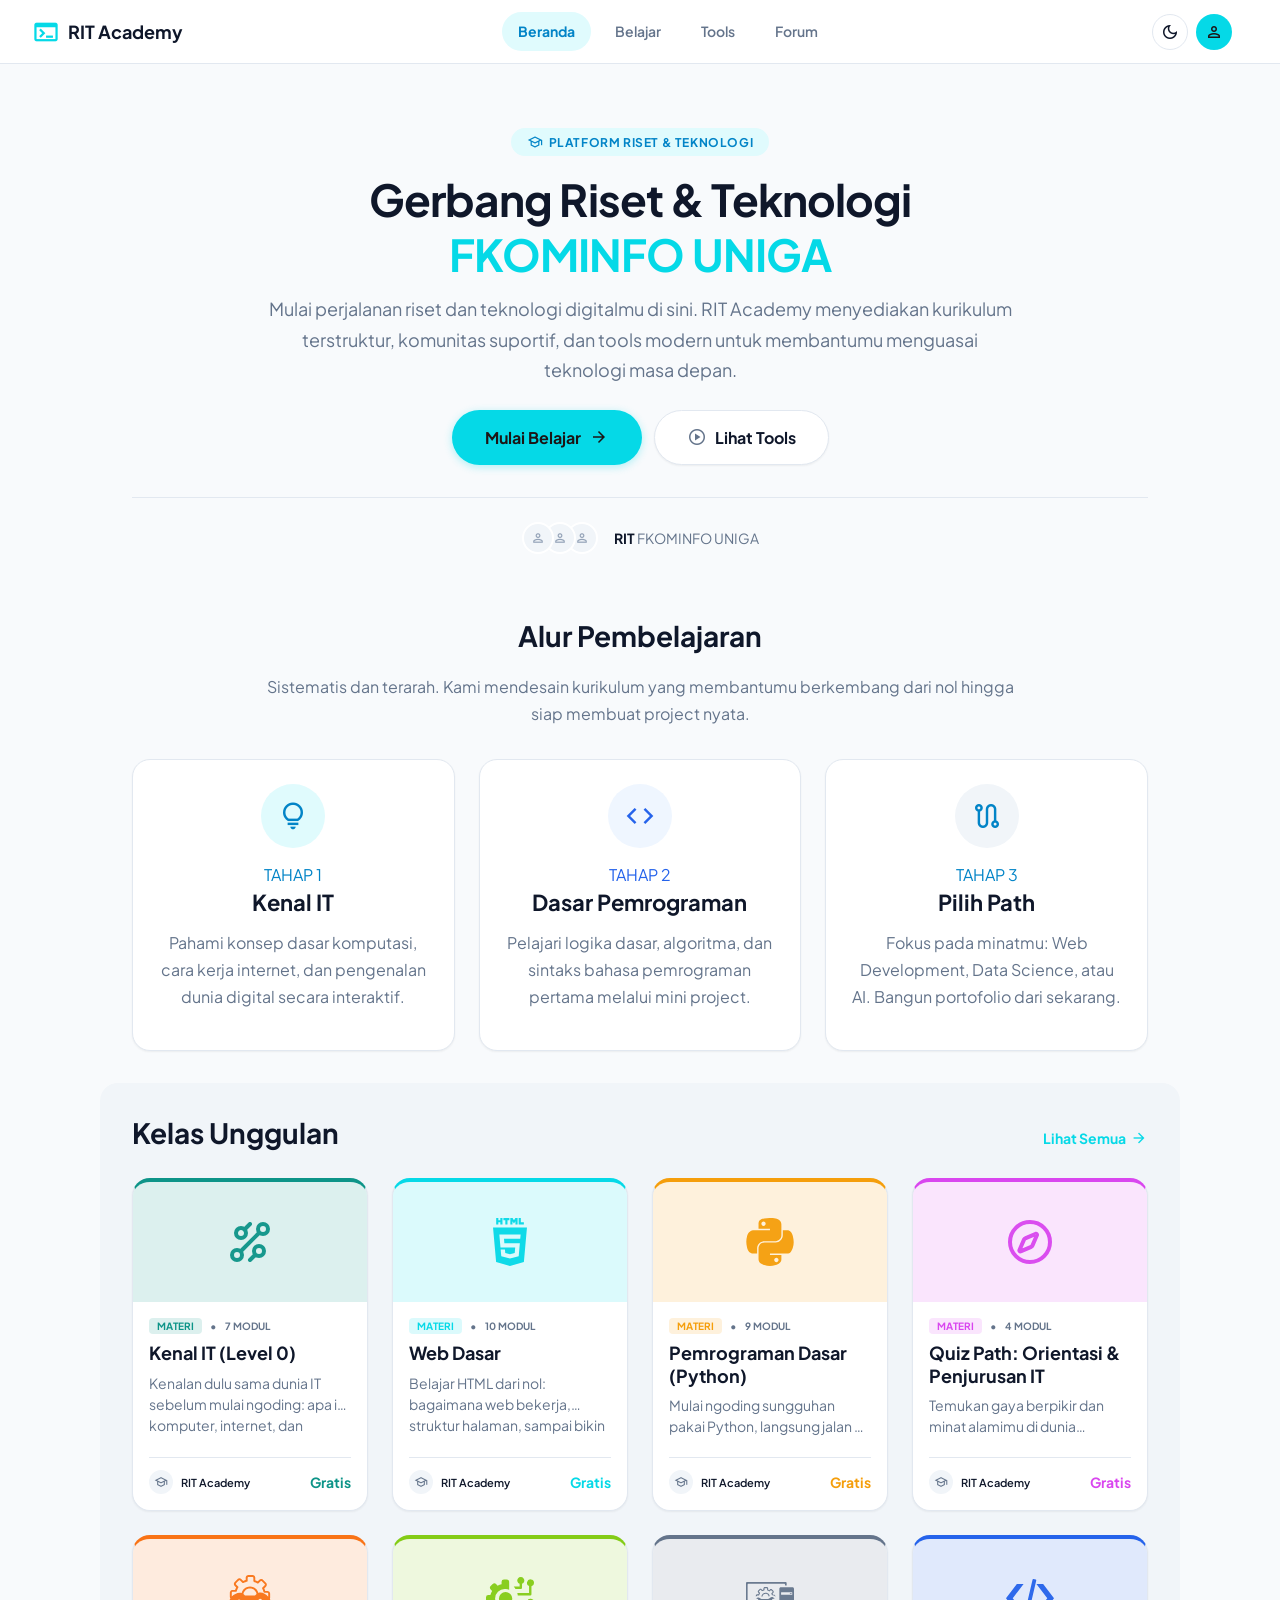
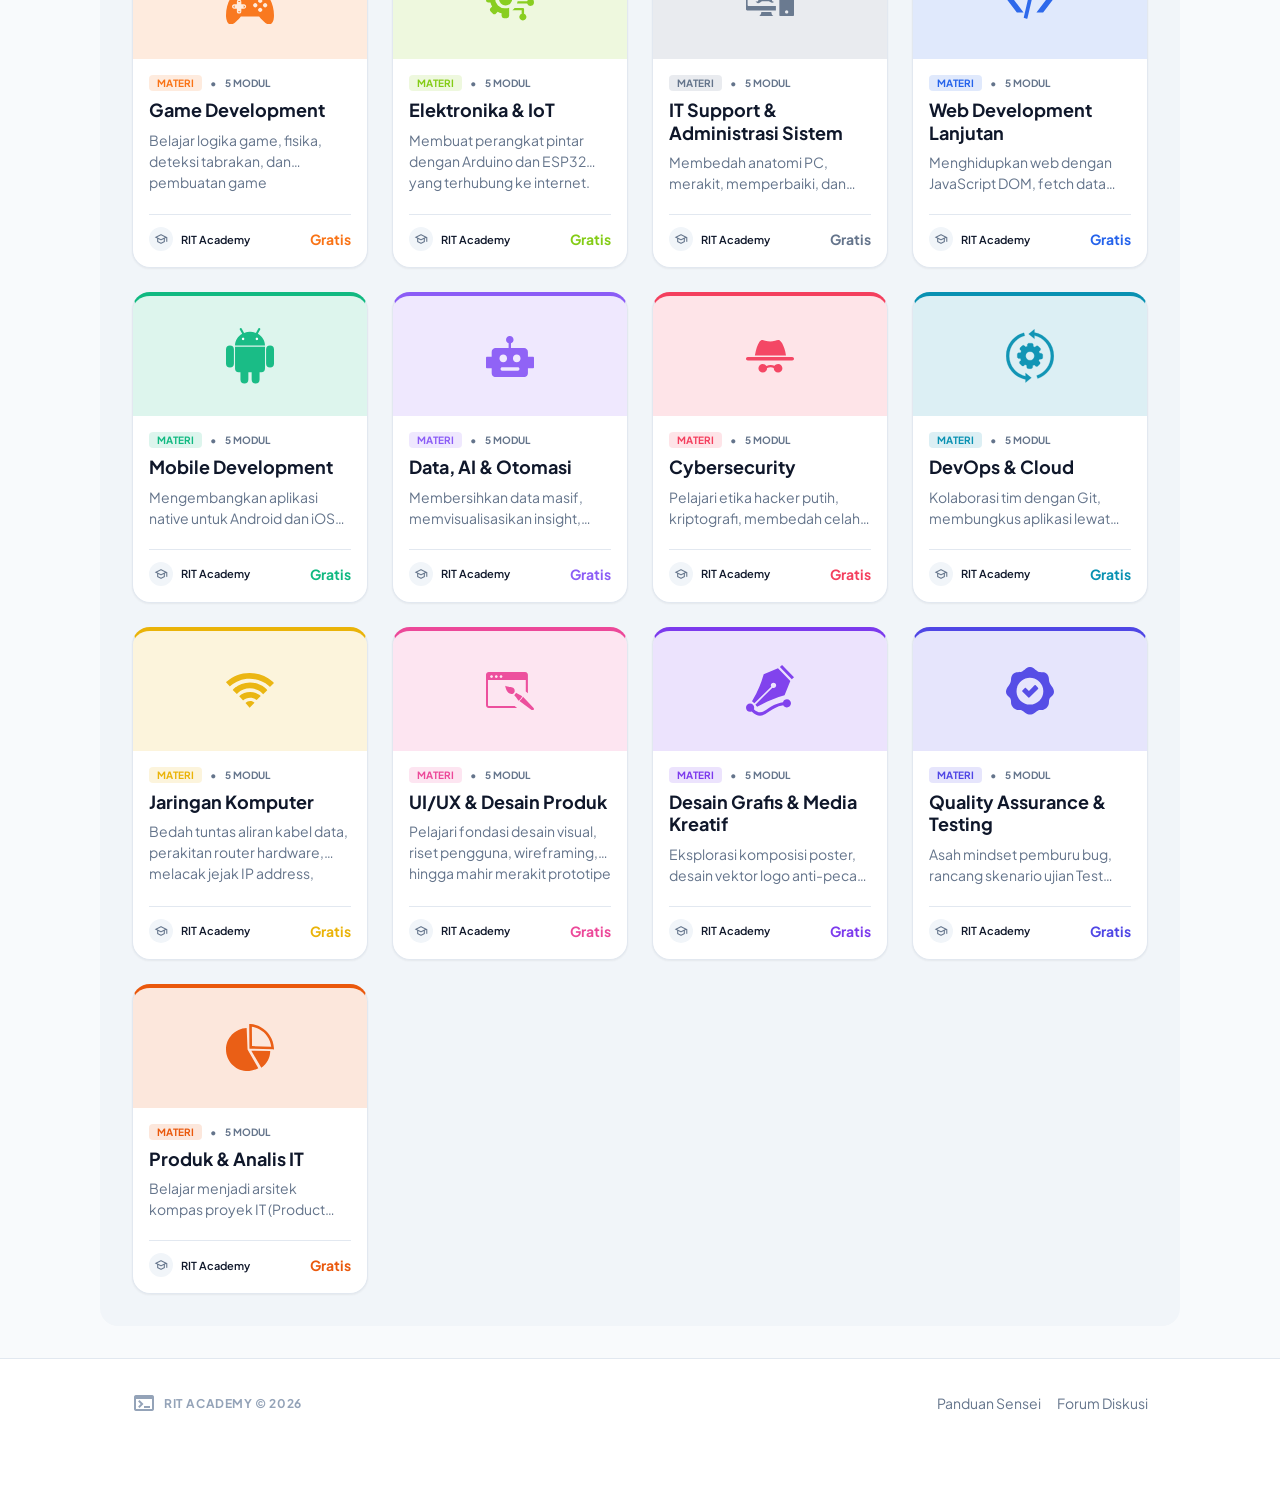
==== commit 9f1f6ec6: "Add: Revisi RIT - Mengubah nama jadi RIT - Fitur Light Mode dan Dark mode - Fitur komen GitHub - Fit" ====
--- a/index.html
+++ b/index.html
@@ -3,26 +3,41 @@
 <head>
   <meta charset="UTF-8">
   <meta name="viewport" content="width=device-width, initial-scale=1.0">
-  <title>Beranda | TCC Academy</title>
-  <meta name="description" content="TCC Academy - belajar IT dari nol untuk anggota ekskul komputer TCC SMAN 15 Garut, langsung praktik di browser.">
+  <title>Beranda | RIT Academy</title>
+  <meta name="description" content="RIT Academy — belajar IT dan pemrograman dari nol untuk komunitas Riset & Teknologi FKOMINFO UNIGA, langsung praktik di browser.">
   
   <link rel="preconnect" href="https://fonts.googleapis.com">
   <link rel="preconnect" href="https://fonts.gstatic.com" crossorigin>
   <link href="https://fonts.googleapis.com/css2?family=Plus+Jakarta+Sans:ital,wght@0,400;0,500;0,600;0,700;0,800;1,400&family=JetBrains+Mono:wght@400;500;700&display=swap" rel="stylesheet">
-  
-  <!-- Font Icon Material Symbols (Estetika Stitch) -->
   <link href="https://fonts.googleapis.com/css2?family=Material+Symbols+Outlined:wght,FILL@100..700,0..1&display=swap" rel="stylesheet">
   
   <link rel="stylesheet" href="assets/css/main.css">
-  <link rel="icon" href="data:,">
+  <link rel="icon" href="https://avatars.githubusercontent.com/u/202061261?s=400&u=80f9d7669e799d3be3a78575889b4ef55a7ce77b&v=4" type="image/png">
+
+  <!-- Cegah Flash of Unstyled Theme (FOUC) -->
+  <script>
+    (function() {
+      try {
+        const saved = localStorage.getItem('rit_theme');
+        const prefersDark = window.matchMedia && window.matchMedia('(prefers-color-scheme: dark)').matches;
+        const theme = saved || (prefersDark ? 'dark' : 'light');
+        document.documentElement.setAttribute('data-theme', theme);
+      } catch (e) {}
+    })();
+  </script>
 </head>
 <body>
   <a href="#main" class="skip-link">Langsung ke konten utama</a>
+
+  <!-- Tombol Toggle Tema Mobile -->
+  <button type="button" class="mobile-theme-toggle theme-toggle-btn" aria-label="Ganti mode terang/gelap" title="Ganti Mode Tema">
+    <span class="material-symbols-outlined theme-icon" style="font-size: 20px;">dark_mode</span>
+  </button>
   
   <nav class="top-nav" aria-label="Navigasi utama">
     <a href="index.html" class="brand">
       <span class="material-symbols-outlined" style="color: var(--color-primary); font-size: 28px;" aria-hidden="true">terminal</span> 
-      TCC Academy
+      RIT Academy
     </a>
     <ul class="top-nav__links">
       <li><a href="index.html" data-nav-link="index.html">Beranda</a></li>
@@ -30,8 +45,11 @@
       <li><a href="tools.html" data-nav-link="tools.html">Tools</a></li>
       <li><a href="forum.html" data-nav-link="forum.html">Forum</a></li>
     </ul>
-    <div style="display: flex; align-items: center; padding-right: var(--space-4);">
-      <a href="profil.html" data-nav-link="profil.html" style="display: flex; align-items: center; justify-content: center; width: 36px; height: 36px; background-color: var(--color-primary); border-radius: 50%; color: #fff;">
+    <div style="display: flex; align-items: center; gap: var(--space-2); padding-right: var(--space-4);">
+      <button type="button" class="theme-toggle-btn icon-btn" aria-label="Ganti mode terang/gelap" title="Ganti Mode Tema">
+        <span class="material-symbols-outlined theme-icon" style="font-size: 20px;">dark_mode</span>
+      </button>
+      <a href="profil.html" data-nav-link="profil.html" style="display: flex; align-items: center; justify-content: center; width: 36px; height: 36px; background-color: var(--color-primary); border-radius: 50%; color: var(--rit-black);">
         <span class="material-symbols-outlined" style="font-size: 20px;">person</span>
       </a>
     </div>
@@ -40,18 +58,17 @@
   <main id="main">
     <!-- Hero Section -->
     <section class="hero container path-content">
-      <!-- Pill style mengikuti Stitch -->
       <div style="display: inline-flex; align-items: center; gap: 6px; padding: 6px 16px; background: var(--color-primary-light); color: var(--color-primary-dark); border-radius: var(--radius-pill); font-weight: 700; font-size: var(--fs-xs); letter-spacing: 0.05em; text-transform: uppercase; margin-bottom: var(--space-4);">
         <span class="material-symbols-outlined" style="font-size: 16px;">school</span>
-        Platform Belajar Eksklusif
+        Platform Riset & Teknologi
       </div>
       
       <h1 style="max-width: 22ch; margin: 0 auto var(--space-3); font-size: calc(var(--fs-2xl) + 0.5rem); letter-spacing: -0.02em;">
-        Gerbang Dunia IT untuk Siswa <span style="color: var(--color-primary);">SMAN 15 Garut</span>
+        Gerbang Riset & Teknologi <span style="color: var(--color-primary);">FKOMINFO UNIGA</span>
       </h1>
       
       <p class="lead" style="max-width: 58ch; margin: 0 auto var(--space-5);">
-        Mulai perjalanan digitalmu di sini. TCC Academy menyediakan kurikulum terstruktur, komunitas suportif, dan tools modern untuk membantumu menguasai teknologi masa depan.
+        Mulai perjalanan riset dan teknologi digitalmu di sini. RIT Academy menyediakan kurikulum terstruktur, komunitas suportif, dan tools modern untuk membantumu menguasai teknologi masa depan.
       </p>
       
       <div class="hero-actions">
@@ -63,14 +80,14 @@
         </a>
       </div>
       
-      <!-- Stats mini ala Stitch -->
+      <!-- Stats mini -->
       <div style="display: flex; justify-content: center; align-items: center; gap: var(--space-2); margin-top: var(--space-6); padding-top: var(--space-5); border-top: 1px solid var(--color-border);">
         <div style="display: flex; margin-right: var(--space-2);">
           <div style="width: 32px; height: 32px; border-radius: 50%; background: var(--color-surface-alt); border: 2px solid var(--color-surface); margin-right: -10px; display: flex; align-items: center; justify-content: center; z-index: 3;"><span class="material-symbols-outlined" style="font-size: 16px; color: var(--color-text-faint);">person</span></div>
           <div style="width: 32px; height: 32px; border-radius: 50%; background: var(--color-surface-alt); border: 2px solid var(--color-surface); margin-right: -10px; display: flex; align-items: center; justify-content: center; z-index: 2;"><span class="material-symbols-outlined" style="font-size: 16px; color: var(--color-text-faint);">person</span></div>
           <div style="width: 32px; height: 32px; border-radius: 50%; background: var(--color-surface-alt); border: 2px solid var(--color-surface); display: flex; align-items: center; justify-content: center; z-index: 1;"><span class="material-symbols-outlined" style="font-size: 16px; color: var(--color-text-faint);">person</span></div>
         </div>
-        <span class="text-muted" style="font-size: var(--fs-sm);"><strong style="color: var(--color-text);">TCC</strong> SMAN 15 Garut</span>
+        <span class="text-muted" style="font-size: var(--fs-sm);"><strong style="color: var(--color-text);">RIT</strong> FKOMINFO UNIGA</span>
       </div>
     </section>
 
@@ -86,7 +103,7 @@
           <div style="width: 64px; height: 64px; border-radius: 50%; background: var(--color-primary-light); color: var(--color-primary-dark); display: flex; align-items: center; justify-content: center; margin-bottom: var(--space-4);">
             <span class="material-symbols-outlined" style="font-size: 32px;">lightbulb</span>
           </div>
-          <span class="eyebrow" style="color: var(--color-primary); margin-bottom: 4px;">TAHAP 1</span>
+          <span class="eyebrow" style="color: var(--color-primary-dark); margin-bottom: 4px;">TAHAP 1</span>
           <h3>Kenal IT</h3>
           <p class="text-muted">Pahami konsep dasar komputasi, cara kerja internet, dan pengenalan dunia digital secara interaktif.</p>
         </div>
@@ -101,10 +118,10 @@
         </div>
         
         <div class="card card-hover" style="display: flex; flex-direction: column; align-items: center; text-align: center;">
-          <div style="width: 64px; height: 64px; border-radius: 50%; background: var(--color-surface-alt); color: var(--color-primary); display: flex; align-items: center; justify-content: center; margin-bottom: var(--space-4);">
+          <div style="width: 64px; height: 64px; border-radius: 50%; background: var(--color-surface-alt); color: var(--color-primary-dark); display: flex; align-items: center; justify-content: center; margin-bottom: var(--space-4);">
             <span class="material-symbols-outlined" style="font-size: 32px;">route</span>
           </div>
-          <span class="eyebrow" style="color: var(--color-primary); margin-bottom: 4px;">TAHAP 3</span>
+          <span class="eyebrow" style="color: var(--color-primary-dark); margin-bottom: 4px;">TAHAP 3</span>
           <h3>Pilih Path</h3>
           <p class="text-muted">Fokus pada minatmu: Web Development, Data Science, atau AI. Bangun portofolio dari sekarang.</p>
         </div>
@@ -132,7 +149,7 @@
     <div class="container" style="display: flex; flex-wrap: wrap; justify-content: space-between; align-items: center; gap: var(--space-4);">
       <div style="display: flex; align-items: center; gap: var(--space-2);">
         <span class="material-symbols-outlined">terminal</span>
-        <strong style="font-size: var(--fs-xs); letter-spacing: 0.05em;">TCC ACADEMY &copy; <span data-year></span></strong>
+        <strong style="font-size: var(--fs-xs); letter-spacing: 0.05em;">RIT ACADEMY &copy; <span data-year></span></strong>
       </div>
       <div style="display: flex; gap: var(--space-4);">
         <a href="docs/CONTENT-GUIDE.md" style="font-size: var(--fs-sm); color: var(--color-text-muted);">Panduan Sensei</a>
@@ -153,4 +170,4 @@
   <script type="module" src="assets/js/app.js"></script>
   <script type="module" src="assets/js/pages/home.js"></script>
 </body>
-</html>+</html>
--- a/assets/css/main.css
+++ b/assets/css/main.css
@@ -1,27 +1,32 @@
 /* ==========================================================================
-   TCC Academy — main.css
-   PROTOTYPE styling. Desain final akan datang dari DESIGN.md → Google Stitch
-   → diselaraskan di Gemini. Semua warna/spacing/radius sudah dalam bentuk
-   CSS custom properties supaya gampang di-theming ulang tanpa menyentuh HTML/JS.
+   RIT Academy — main.css
+   Desain sistem & token adaptasi identitas rit-base.org.
+   Palet: Electric Cyan (#05D9E7), Obsidian (#1C1515), Royal Blue (#2563EB).
+   Dukungan penuh Light & Dark mode dengan CSS custom properties.
    ========================================================================== */
 
 /* ---------- Design tokens ---------- */
 :root {
-  /* Warna dasar */
-  --color-bg: #f6f7fb;
+  /* Palet Identitas rit-base.org */
+  --rit-cyan: #05D9E7;
+  --rit-black: #1C1515;
+  --rit-blue: #2563EB;
+
+  /* Warna dasar (Light Mode - Default) */
+  --color-bg: #f8fafc;
   --color-surface: #ffffff;
-  --color-surface-alt: #eef0fa;
-  --color-border: #e1e4ee;
-  --color-text: #1c1c28;
-  --color-text-muted: #656b7a;
-  --color-text-faint: #9297a6;
-
-  /* Warna aksen (brand) */
-  --color-primary: #4f46e5;      /* indigo — aksi utama */
-  --color-primary-dark: #4338ca;
-  --color-primary-light: #eef0ff;
-  --color-accent: #0ea5b7;       /* teal/cyan — sorotan sekunder */
-  --color-accent-light: #e3f7f9;
+  --color-surface-alt: #f1f5f9;
+  --color-border: #e2e8f0;
+  --color-text: #0f172a;
+  --color-text-muted: #64748b;
+  --color-text-faint: #94a3b8;
+
+  /* Warna aksen (brand RIT) */
+  --color-primary: #05D9E7;          /* Electric Cyan RIT */
+  --color-primary-dark: #0284c7;     /* Sky/Cyan pekat untuk teks & link di light mode */
+  --color-primary-light: #e0fbfd;    /* Cyan tint lembut */
+  --color-accent: #2563EB;           /* Royal Blue */
+  --color-accent-light: #eff6ff;     /* Blue tint */
 
   /* Warna status */
   --color-success: #16a34a;
@@ -30,7 +35,7 @@
   --color-danger-light: #fdecec;
   --color-warning: #d97706;
   --color-warning-light: #fdf3e2;
-  --color-muted-badge: #9297a6;
+  --color-muted-badge: #94a3b8;
 
   /* Tipografi */
   --font-display: "Plus Jakarta Sans", "Segoe UI", system-ui, sans-serif;
@@ -63,6 +68,7 @@
   --shadow-sm: 0 1px 2px rgba(28, 28, 40, 0.06);
   --shadow-md: 0 6px 20px rgba(28, 28, 40, 0.08);
   --shadow-lg: 0 12px 32px rgba(28, 28, 40, 0.12);
+  --glow-cyan: 0 0 20px rgba(5, 217, 231, 0.25);
 
   /* Layout */
   --nav-height-top: 64px;
@@ -73,8 +79,73 @@
   --transition-base: 200ms ease;
 }
 
+/* Dark mode (rit-base.org obsidian aesthetic) */
+:root[data-theme="dark"],
+html[data-theme="dark"] {
+  --color-bg: #0a0a0c;
+  --color-surface: #141418;
+  --color-surface-alt: #1c1515;
+  --color-border: rgba(255, 255, 255, 0.1);
+  --color-text: #f4f4f5;
+  --color-text-muted: #a1a1aa;
+  --color-text-faint: #71717a;
+
+  --color-primary: #05D9E7;
+  --color-primary-dark: #00c4d3;
+  --color-primary-light: rgba(5, 217, 231, 0.12);
+  --color-accent: #3b82f6;
+  --color-accent-light: rgba(59, 130, 246, 0.15);
+
+  --color-success: #22c55e;
+  --color-success-light: rgba(34, 197, 94, 0.15);
+  --color-danger: #f43f5e;
+  --color-danger-light: rgba(244, 63, 94, 0.15);
+  --color-warning: #f59e0b;
+  --color-warning-light: rgba(245, 158, 11, 0.15);
+  --color-muted-badge: #71717a;
+
+  --shadow-sm: 0 1px 3px rgba(0, 0, 0, 0.5);
+  --shadow-md: 0 6px 20px rgba(0, 0, 0, 0.6);
+  --shadow-lg: 0 12px 32px rgba(0, 0, 0, 0.7);
+  --glow-cyan: 0 0 25px rgba(5, 217, 231, 0.35);
+}
+
 @media (prefers-color-scheme: dark) {
-  /* Dark mode opsional — token disiapkan, belum diaktifkan penuh di prototype */
+  :root:not([data-theme="light"]),
+  html:not([data-theme="light"]) {
+    --color-bg: #0a0a0c;
+    --color-surface: #141418;
+    --color-surface-alt: #1c1515;
+    --color-border: rgba(255, 255, 255, 0.1);
+    --color-text: #f4f4f5;
+    --color-text-muted: #a1a1aa;
+    --color-text-faint: #71717a;
+
+    --color-primary: #05D9E7;
+    --color-primary-dark: #00c4d3;
+    --color-primary-light: rgba(5, 217, 231, 0.12);
+    --color-accent: #3b82f6;
+    --color-accent-light: rgba(59, 130, 246, 0.15);
+
+    --color-success: #22c55e;
+    --color-success-light: rgba(34, 197, 94, 0.15);
+    --color-danger: #f43f5e;
+    --color-danger-light: rgba(244, 63, 94, 0.15);
+    --color-warning: #f59e0b;
+    --color-warning-light: rgba(245, 158, 11, 0.15);
+    --color-muted-badge: #71717a;
+
+    --shadow-sm: 0 1px 3px rgba(0, 0, 0, 0.5);
+    --shadow-md: 0 6px 20px rgba(0, 0, 0, 0.6);
+    --shadow-lg: 0 12px 32px rgba(0, 0, 0, 0.7);
+    --glow-cyan: 0 0 25px rgba(5, 217, 231, 0.35);
+  }
+}
+
+/* Global Selection */
+::selection {
+  background: var(--rit-cyan);
+  color: var(--rit-black);
 }
 
 /* ---------- Reset dasar ---------- */
@@ -128,14 +199,17 @@
   box-sizing: border-box;
   width: 100%;
 }
-.page-section { padding: var(--space-6) 0; }
+.page-section {
+  padding-top: var(--space-6);
+  padding-bottom: var(--space-6);
+}
 .visually-hidden {
   position: absolute; width: 1px; height: 1px; padding: 0; margin: -1px;
   overflow: hidden; clip: rect(0,0,0,0); white-space: nowrap; border: 0;
 }
 .skip-link {
   position: absolute; left: -9999px; top: 0; background: var(--color-primary);
-  color: #fff; padding: var(--space-2) var(--space-4); z-index: 200; border-radius: var(--radius-sm);
+  color: var(--rit-black); font-weight: 700; padding: var(--space-2) var(--space-4); z-index: 200; border-radius: var(--radius-sm);
 }
 .skip-link:focus { left: var(--space-4); top: var(--space-4); }
 
@@ -155,6 +229,7 @@
     border-bottom: 1px solid var(--color-border);
     z-index: 100;
     padding: 0 var(--space-6);
+    transition: background var(--transition-base), border-color var(--transition-base);
   }
   .top-nav .brand {
     display: flex; align-items: center; gap: var(--space-2);
@@ -169,8 +244,16 @@
     color: var(--color-text-muted); font-weight: 600; font-size: var(--fs-sm);
     transition: background var(--transition-fast), color var(--transition-fast);
   }
-  .top-nav__links a:hover { background: var(--color-surface-alt); text-decoration: none; }
-  .top-nav__links a[aria-current="page"] { background: var(--color-primary-light); color: var(--color-primary); }
+  .top-nav__links a:hover { background: var(--color-surface-alt); text-decoration: none; color: var(--color-text); }
+  .top-nav__links a[aria-current="page"] {
+    background: var(--color-primary-light);
+    color: var(--color-primary-dark);
+    font-weight: 700;
+  }
+  :root[data-theme="dark"] .top-nav__links a[aria-current="page"],
+  html[data-theme="dark"] .top-nav__links a[aria-current="page"] {
+    color: var(--color-primary);
+  }
 }
 
 /* ---------- Navigasi bawah (mobile) ---------- */
@@ -182,6 +265,7 @@
   height: var(--nav-height-bottom);
   z-index: 100;
   box-shadow: 0 -4px 16px rgba(28,28,40,0.05);
+  transition: background var(--transition-base), border-color var(--transition-base);
 }
 @media (min-width: 768px) { .bottom-nav { display: none; } }
 .bottom-nav a {
@@ -207,20 +291,97 @@
 }
 .btn:hover { text-decoration: none; }
 .btn:active { transform: scale(0.97); }
-.btn-primary { background: var(--color-primary); color: #fff; box-shadow: var(--shadow-sm); }
-.btn-primary:hover { background: var(--color-primary-dark); }
+.btn-primary {
+  background: var(--color-primary);
+  color: var(--rit-black);
+  font-weight: 700;
+  box-shadow: 0 2px 8px rgba(5, 217, 231, 0.3);
+}
+.btn-primary:hover {
+  background: #00c4d3;
+  color: var(--rit-black);
+  box-shadow: 0 4px 14px rgba(5, 217, 231, 0.45);
+}
 .btn-accent { background: var(--color-accent); color: #fff; }
-.btn-accent:hover { filter: brightness(0.93); }
+.btn-accent:hover { filter: brightness(1.1); }
 .btn-secondary { background: var(--color-surface-alt); color: var(--color-text); }
 .btn-secondary:hover { background: var(--color-border); }
 .btn-outline { background: transparent; border-color: var(--color-border); color: var(--color-text); }
 .btn-outline:hover { background: var(--color-surface-alt); }
 .btn-sm { padding: var(--space-2) var(--space-4); font-size: var(--fs-xs); }
 .btn:disabled { opacity: 0.5; cursor: not-allowed; }
+
 .icon-btn {
   display: inline-flex; align-items: center; justify-content: center;
   width: 36px; height: 36px; border-radius: var(--radius-sm);
-  border: 1px solid var(--color-border); background: var(--color-surface); cursor: pointer;
+  border: 1px solid var(--color-border); background: var(--color-surface);
+  color: var(--color-text); cursor: pointer;
+  transition: all var(--transition-fast);
+}
+.icon-btn:hover {
+  background: var(--color-surface-alt);
+  color: var(--color-primary);
+  border-color: var(--color-primary);
+}
+
+/* Theme Toggle Button */
+.theme-toggle-btn {
+  display: inline-flex;
+  align-items: center;
+  justify-content: center;
+  width: 36px;
+  height: 36px;
+  border-radius: 50%;
+  border: 1px solid var(--color-border);
+  background: var(--color-surface);
+  color: var(--color-text);
+  cursor: pointer;
+  transition: all var(--transition-fast);
+}
+.theme-toggle-btn:hover {
+  background: var(--color-surface-alt);
+  border-color: var(--color-primary);
+  color: var(--color-primary);
+}
+.theme-toggle-btn:active {
+  transform: scale(0.92);
+}
+
+.desktop-only-toggle {
+  display: inline-flex;
+}
+@media (max-width: 767px) {
+  .desktop-only-toggle {
+    display: none !important;
+  }
+}
+
+.mobile-theme-toggle {
+  display: none;
+}
+@media (max-width: 767px) {
+  .mobile-theme-toggle {
+    display: inline-flex;
+    position: fixed;
+    top: 14px;
+    right: 14px;
+    z-index: 101;
+    background: var(--color-surface);
+    border: 1px solid var(--color-border);
+    box-shadow: var(--shadow-md);
+    border-radius: var(--radius-pill);
+    width: 40px;
+    height: 40px;
+    align-items: center;
+    justify-content: center;
+    color: var(--color-text);
+    cursor: pointer;
+    backdrop-filter: blur(8px);
+    transition: transform var(--transition-fast), background var(--transition-fast);
+  }
+  .mobile-theme-toggle:active {
+    transform: scale(0.92);
+  }
 }
 
 /* ---------- Kartu ---------- */
@@ -247,7 +408,8 @@
 
 /* ---------- Hero ---------- */
 .hero {
-  padding: var(--space-8) 0 var(--space-6);
+  padding-top: var(--space-8);
+  padding-bottom: var(--space-6);
   text-align: center;
 }
 .hero .eyebrow {
@@ -507,8 +669,9 @@
 
   .lab-mobile-view-toggle button.is-active {
     background: var(--color-primary);
-    color: #fff;
-    box-shadow: 0 1px 4px rgba(79, 70, 229, 0.3);
+    color: var(--rit-black);
+    font-weight: 700;
+    box-shadow: 0 1px 4px rgba(5, 217, 231, 0.3);
   }
 
   .lab-resizer {
@@ -571,7 +734,7 @@
   transition: border-color var(--transition-fast);
 }
 .code-block-wrap:hover {
-  border-color: rgba(79, 70, 229, 0.3);
+  border-color: rgba(5, 217, 231, 0.3);
 }
 .code-block-header {
   display: flex;
@@ -621,12 +784,14 @@
 .code-action-btn--primary {
   background: var(--color-primary);
   border-color: var(--color-primary);
-  color: #ffffff;
+  color: var(--rit-black);
+  font-weight: 700;
 }
 .code-action-btn--primary:hover {
-  background: var(--color-primary-dark);
-  border-color: var(--color-primary-dark);
-  box-shadow: 0 0 8px rgba(79, 70, 229, 0.4);
+  background: #00c4d3;
+  border-color: #00c4d3;
+  color: var(--rit-black);
+  box-shadow: 0 0 8px rgba(5, 217, 231, 0.4);
 }
 .inline-lab-badge {
   display: inline-flex;
@@ -754,13 +919,13 @@
   padding: 6px 16px;
   border-radius: var(--radius-pill);
   background: var(--color-primary);
-  color: #ffffff;
+  color: var(--rit-black);
   font-size: var(--fs-sm);
   font-weight: 700;
   letter-spacing: 0.05em;
   text-transform: uppercase;
   margin-bottom: var(--space-3);
-  box-shadow: 0 4px 12px rgba(79, 70, 229, 0.25);
+  box-shadow: 0 4px 12px rgba(5, 217, 231, 0.3);
 }
 .sorting-rank-grid {
   display: grid;
@@ -896,3 +1061,487 @@
 .toast.is-visible { opacity: 1; transform: translateY(0); }
 .toast.error { background: var(--color-danger); }
 .toast.success { background: var(--color-success); }
+
+/* Dark Mode Enhancements */
+:root[data-theme="dark"] .badge-locked,
+html[data-theme="dark"] .badge-locked {
+  background: var(--color-surface-alt);
+  color: var(--color-text-faint);
+}
+
+:root[data-theme="dark"] .modal-overlay,
+html[data-theme="dark"] .modal-overlay {
+  background: rgba(5, 5, 8, 0.8);
+}
+
+:root[data-theme="dark"] .modal,
+html[data-theme="dark"] .modal {
+  border: 1px solid var(--color-border);
+}
+
+:root[data-theme="dark"] .site-footer,
+html[data-theme="dark"] .site-footer {
+  background: var(--color-surface);
+  border-top: 1px solid var(--color-border);
+}
+
+/* ---------- Path Header Banner (Adaptive Dual-Theme, TASK-099) ---------- */
+.path-header-banner {
+  --course-color: var(--color-primary);
+  --course-border: var(--color-primary);
+  --course-bg: var(--color-primary-light);
+  position: relative;
+  overflow: hidden;
+  border-radius: 0 0 var(--radius-lg) var(--radius-lg);
+  box-shadow: var(--shadow-md);
+  border-bottom: 3px solid var(--course-color);
+  padding: var(--space-6) 0;
+  transition: background var(--transition-base), border-color var(--transition-base);
+  background: linear-gradient(135deg, #ffffff 0%, color-mix(in srgb, var(--course-color) 10%, #ffffff) 55%, var(--color-surface-alt) 100%);
+}
+
+.path-header-banner .banner-glow-1 {
+  position: absolute;
+  right: -2rem;
+  top: -2rem;
+  width: 160px;
+  height: 160px;
+  background: var(--course-color);
+  opacity: 0.1;
+  border-radius: 50%;
+  filter: blur(50px);
+  pointer-events: none;
+  transition: opacity var(--transition-base);
+}
+
+.path-header-banner .banner-glow-2 {
+  position: absolute;
+  left: -3rem;
+  bottom: -1rem;
+  width: 130px;
+  height: 130px;
+  background: var(--course-color);
+  opacity: 0.08;
+  border-radius: 50%;
+  filter: blur(40px);
+  pointer-events: none;
+  transition: opacity var(--transition-base);
+}
+
+.path-header-banner .banner-container {
+  position: relative;
+  z-index: 10;
+}
+
+.path-header-banner .banner-back-btn {
+  display: flex;
+  align-items: center;
+  justify-content: center;
+  width: 32px;
+  height: 32px;
+  border-radius: 50%;
+  background: var(--color-surface);
+  color: var(--color-text);
+  text-decoration: none;
+  border: 1px solid var(--color-border);
+  box-shadow: var(--shadow-sm);
+  transition: background var(--transition-fast), transform var(--transition-fast);
+}
+
+.path-header-banner .banner-back-btn:hover {
+  background: var(--color-surface-alt);
+  transform: scale(1.05);
+}
+
+.path-header-banner .banner-badge {
+  background: var(--course-bg);
+  border: 1px solid var(--course-border);
+  color: var(--course-color);
+  padding: 4px 12px;
+  border-radius: var(--radius-pill);
+  font-size: 10px;
+  font-weight: 700;
+  text-transform: uppercase;
+  letter-spacing: 0.05em;
+  backdrop-filter: blur(4px);
+}
+
+.path-header-banner .banner-title {
+  color: #0f172a;
+  margin-bottom: var(--space-2);
+  font-size: calc(var(--fs-2xl) + 0.5rem);
+  letter-spacing: -0.02em;
+  line-height: 1.2;
+  transition: color var(--transition-base);
+}
+
+.path-header-banner .banner-desc {
+  color: #475569;
+  font-size: var(--fs-md);
+  max-width: 60ch;
+  line-height: 1.6;
+  transition: color var(--transition-base);
+}
+
+.path-header-banner .banner-progress-wrap {
+  margin-top: var(--space-5);
+  max-width: 400px;
+}
+
+.path-header-banner .banner-progress-labels {
+  display: flex;
+  justify-content: space-between;
+  font-size: var(--fs-xs);
+  font-weight: 700;
+  margin-bottom: 6px;
+  color: #475569;
+}
+
+.path-header-banner .banner-progress-percent {
+  color: var(--course-color);
+}
+
+.path-header-banner .banner-progress-track {
+  width: 100%;
+  height: 8px;
+  background: var(--color-border);
+  border-radius: var(--radius-pill);
+  overflow: hidden;
+  transition: background var(--transition-base);
+}
+
+.path-header-banner .banner-progress-bar {
+  height: 100%;
+  background: var(--course-color);
+  border-radius: var(--radius-pill);
+  transition: width 1s ease;
+}
+
+/* Dark Mode Overrides for .path-header-banner */
+:root[data-theme="dark"] .path-header-banner,
+html[data-theme="dark"] .path-header-banner {
+  background: linear-gradient(135deg, #1C1515 0%, color-mix(in srgb, var(--course-color) 16%, #1C1515) 50%, #0a0a0c 100%);
+  box-shadow: 0 8px 24px rgba(0, 0, 0, 0.6);
+}
+
+:root[data-theme="dark"] .path-header-banner .banner-glow-1,
+html[data-theme="dark"] .path-header-banner .banner-glow-1 {
+  opacity: 0.22;
+}
+
+:root[data-theme="dark"] .path-header-banner .banner-glow-2,
+html[data-theme="dark"] .path-header-banner .banner-glow-2 {
+  opacity: 0.18;
+}
+
+:root[data-theme="dark"] .path-header-banner .banner-back-btn,
+html[data-theme="dark"] .path-header-banner .banner-back-btn {
+  background: rgba(255, 255, 255, 0.12);
+  color: #ffffff;
+  border-color: rgba(255, 255, 255, 0.2);
+}
+
+:root[data-theme="dark"] .path-header-banner .banner-back-btn:hover,
+html[data-theme="dark"] .path-header-banner .banner-back-btn:hover {
+  background: rgba(255, 255, 255, 0.2);
+}
+
+:root[data-theme="dark"] .path-header-banner .banner-title,
+html[data-theme="dark"] .path-header-banner .banner-title {
+  color: #ffffff;
+}
+
+:root[data-theme="dark"] .path-header-banner .banner-desc,
+html[data-theme="dark"] .path-header-banner .banner-desc {
+  color: rgba(255, 255, 255, 0.85);
+}
+
+:root[data-theme="dark"] .path-header-banner .banner-progress-labels,
+html[data-theme="dark"] .path-header-banner .banner-progress-labels {
+  color: rgba(255, 255, 255, 0.85);
+}
+
+:root[data-theme="dark"] .path-header-banner .banner-progress-track,
+html[data-theme="dark"] .path-header-banner .banner-progress-track {
+  background: rgba(255, 255, 255, 0.15);
+}
+
+@media (prefers-color-scheme: dark) {
+  :root:not([data-theme="light"]) .path-header-banner,
+  html:not([data-theme="light"]) .path-header-banner {
+    background: linear-gradient(135deg, #1C1515 0%, color-mix(in srgb, var(--course-color) 16%, #1C1515) 50%, #0a0a0c 100%);
+    box-shadow: 0 8px 24px rgba(0, 0, 0, 0.6);
+  }
+  :root:not([data-theme="light"]) .path-header-banner .banner-glow-1,
+  html:not([data-theme="light"]) .path-header-banner .banner-glow-1 {
+    opacity: 0.22;
+  }
+  :root:not([data-theme="light"]) .path-header-banner .banner-glow-2,
+  html:not([data-theme="light"]) .path-header-banner .banner-glow-2 {
+    opacity: 0.18;
+  }
+  :root:not([data-theme="light"]) .path-header-banner .banner-back-btn,
+  html:not([data-theme="light"]) .path-header-banner .banner-back-btn {
+    background: rgba(255, 255, 255, 0.12);
+    color: #ffffff;
+    border-color: rgba(255, 255, 255, 0.2);
+  }
+  :root:not([data-theme="light"]) .path-header-banner .banner-back-btn:hover,
+  html:not([data-theme="light"]) .path-header-banner .banner-back-btn:hover {
+    background: rgba(255, 255, 255, 0.2);
+  }
+  :root:not([data-theme="light"]) .path-header-banner .banner-title,
+  html:not([data-theme="light"]) .path-header-banner .banner-title {
+    color: #ffffff;
+  }
+  :root:not([data-theme="light"]) .path-header-banner .banner-desc,
+  html:not([data-theme="light"]) .path-header-banner .banner-desc {
+    color: rgba(255, 255, 255, 0.85);
+  }
+  :root:not([data-theme="light"]) .path-header-banner .banner-progress-labels,
+  html:not([data-theme="light"]) .path-header-banner .banner-progress-labels {
+    color: rgba(255, 255, 255, 0.85);
+  }
+  :root:not([data-theme="light"]) .path-header-banner .banner-progress-track,
+  html:not([data-theme="light"]) .path-header-banner .banner-progress-track {
+    background: rgba(255, 255, 255, 0.15);
+  }
+}
+
+/* ---------- Giscus Discussion Container & Embeds ---------- */
+.giscus-container {
+  width: 100%;
+  max-width: 100%;
+  border-radius: var(--radius-md);
+  margin-top: var(--space-4);
+  box-sizing: border-box;
+  overflow: hidden;
+}
+
+.giscus-container iframe.giscus-frame {
+  width: 100% !important;
+  max-width: 100% !important;
+  box-sizing: border-box;
+  border-radius: var(--radius-md);
+}
+
+.module-discussion-section,
+.forum-discussion-section {
+  width: 100%;
+  max-width: 100%;
+  box-sizing: border-box;
+}
+
+/* ---------- Modal Sertifikat Kelulusan (TASK-101) ---------- */
+.cert-modal-overlay {
+  position: fixed;
+  inset: 0;
+  background: rgba(10, 10, 12, 0.75);
+  backdrop-filter: blur(8px);
+  z-index: 1000;
+  display: flex;
+  align-items: center;
+  justify-content: center;
+  padding: var(--space-4);
+  box-sizing: border-box;
+  animation: fadeIn 200ms cubic-bezier(0.16, 1, 0.3, 1) forwards;
+}
+
+.cert-modal-overlay.is-closing {
+  animation: fadeOut 180ms ease forwards;
+}
+
+.cert-modal {
+  background: var(--color-surface);
+  border: 1px solid var(--color-border);
+  border-radius: var(--radius-lg);
+  box-shadow: var(--shadow-lg), var(--glow-cyan);
+  width: 100%;
+  max-width: 900px;
+  max-height: 92vh;
+  display: flex;
+  flex-direction: column;
+  overflow: hidden;
+  box-sizing: border-box;
+  animation: modalScaleIn 250ms cubic-bezier(0.16, 1, 0.3, 1) forwards;
+}
+
+.cert-modal-header {
+  display: flex;
+  align-items: center;
+  justify-content: space-between;
+  padding: var(--space-4) var(--space-5);
+  border-bottom: 1px solid var(--color-border);
+  background: var(--color-surface);
+}
+
+.cert-modal-body {
+  padding: var(--space-4);
+  overflow-y: auto;
+  display: flex;
+  align-items: center;
+  justify-content: center;
+  background: var(--color-surface-alt);
+}
+
+.cert-canvas-preview {
+  width: 100%;
+  height: auto;
+  max-width: 100%;
+  border-radius: var(--radius-md);
+  box-shadow: var(--shadow-md);
+  border: 1px solid var(--color-border);
+  display: block;
+}
+
+.cert-modal-footer {
+  display: flex;
+  align-items: center;
+  gap: var(--space-3);
+  padding: var(--space-4) var(--space-5);
+  border-top: 1px solid var(--color-border);
+  background: var(--color-surface);
+  flex-wrap: wrap;
+}
+
+@keyframes fadeIn {
+  from { opacity: 0; }
+  to { opacity: 1; }
+}
+
+@keyframes fadeOut {
+  from { opacity: 1; }
+  to { opacity: 0; }
+}
+
+@keyframes modalScaleIn {
+  from { transform: scale(0.96) translateY(8px); opacity: 0; }
+  to { transform: scale(1) translateY(0); opacity: 1; }
+}
+
+/* ---------- Grid Koleksi Lencana (Achievements, TASK-101) ---------- */
+.badge-collection-grid {
+  display: grid;
+  grid-template-columns: repeat(auto-fill, minmax(240px, 1fr));
+  gap: var(--space-3);
+  margin-top: var(--space-4);
+}
+@media (max-width: 640px) {
+  .badge-collection-grid {
+    grid-template-columns: repeat(2, 1fr);
+    gap: var(--space-2);
+  }
+}
+
+.badge-item-card {
+  display: flex;
+  align-items: flex-start;
+  gap: var(--space-3);
+  padding: var(--space-3) var(--space-4);
+  border-radius: var(--radius-md);
+  background: var(--color-surface);
+  border: 1px solid var(--color-border);
+  transition: transform var(--transition-fast), border-color var(--transition-fast), box-shadow var(--transition-fast);
+  box-sizing: border-box;
+  position: relative;
+  overflow: hidden;
+}
+
+@media (max-width: 640px) {
+  .badge-item-card {
+    flex-direction: column;
+    align-items: center;
+    text-align: center;
+    padding: var(--space-3);
+  }
+}
+
+.badge-item-card.is-unlocked {
+  border-color: var(--badge-color, var(--color-primary));
+  box-shadow: 0 2px 8px rgba(0, 0, 0, 0.04);
+}
+
+.badge-item-card.is-unlocked:hover {
+  transform: translateY(-2px);
+  box-shadow: 0 4px 16px rgba(0, 0, 0, 0.08);
+}
+
+.badge-item-card.is-locked {
+  opacity: 0.55;
+  background: var(--color-surface-alt);
+  border-style: dashed;
+}
+
+.badge-item-card.is-locked .badge-icon-wrap {
+  filter: grayscale(1);
+}
+
+.badge-icon-wrap {
+  width: 44px;
+  height: 44px;
+  border-radius: var(--radius-sm);
+  display: flex;
+  align-items: center;
+  justify-content: center;
+  flex-shrink: 0;
+  background: var(--badge-bg, var(--color-surface-alt));
+  color: var(--badge-color, var(--color-text));
+  transition: transform var(--transition-fast);
+}
+
+.badge-info {
+  display: flex;
+  flex-direction: column;
+  gap: 2px;
+  min-width: 0;
+}
+
+.badge-title {
+  font-size: var(--fs-sm);
+  font-weight: 700;
+  color: var(--color-text);
+  line-height: 1.3;
+}
+
+.badge-desc {
+  font-size: var(--fs-xs);
+  color: var(--color-text-muted);
+  line-height: 1.4;
+}
+
+.badge-status-tag {
+  display: inline-flex;
+  align-items: center;
+  gap: 4px;
+  font-size: 10px;
+  font-weight: 700;
+  text-transform: uppercase;
+  letter-spacing: 0.05em;
+  margin-top: 4px;
+}
+
+/* ---------- Grid Sertifikat Saya (TASK-101) ---------- */
+.cert-collection-grid {
+  display: grid;
+  grid-template-columns: repeat(auto-fill, minmax(280px, 1fr));
+  gap: var(--space-4);
+  margin-top: var(--space-4);
+}
+
+.cert-item-card {
+  background: var(--color-surface);
+  border: 1px solid var(--color-border);
+  border-radius: var(--radius-md);
+  padding: var(--space-4);
+  display: flex;
+  flex-direction: column;
+  gap: var(--space-3);
+  transition: transform var(--transition-fast), border-color var(--transition-fast), box-shadow var(--transition-fast);
+  box-sizing: border-box;
+}
+
+.cert-item-card:hover {
+  transform: translateY(-2px);
+  border-color: var(--color-primary);
+  box-shadow: var(--shadow-md);
+}
